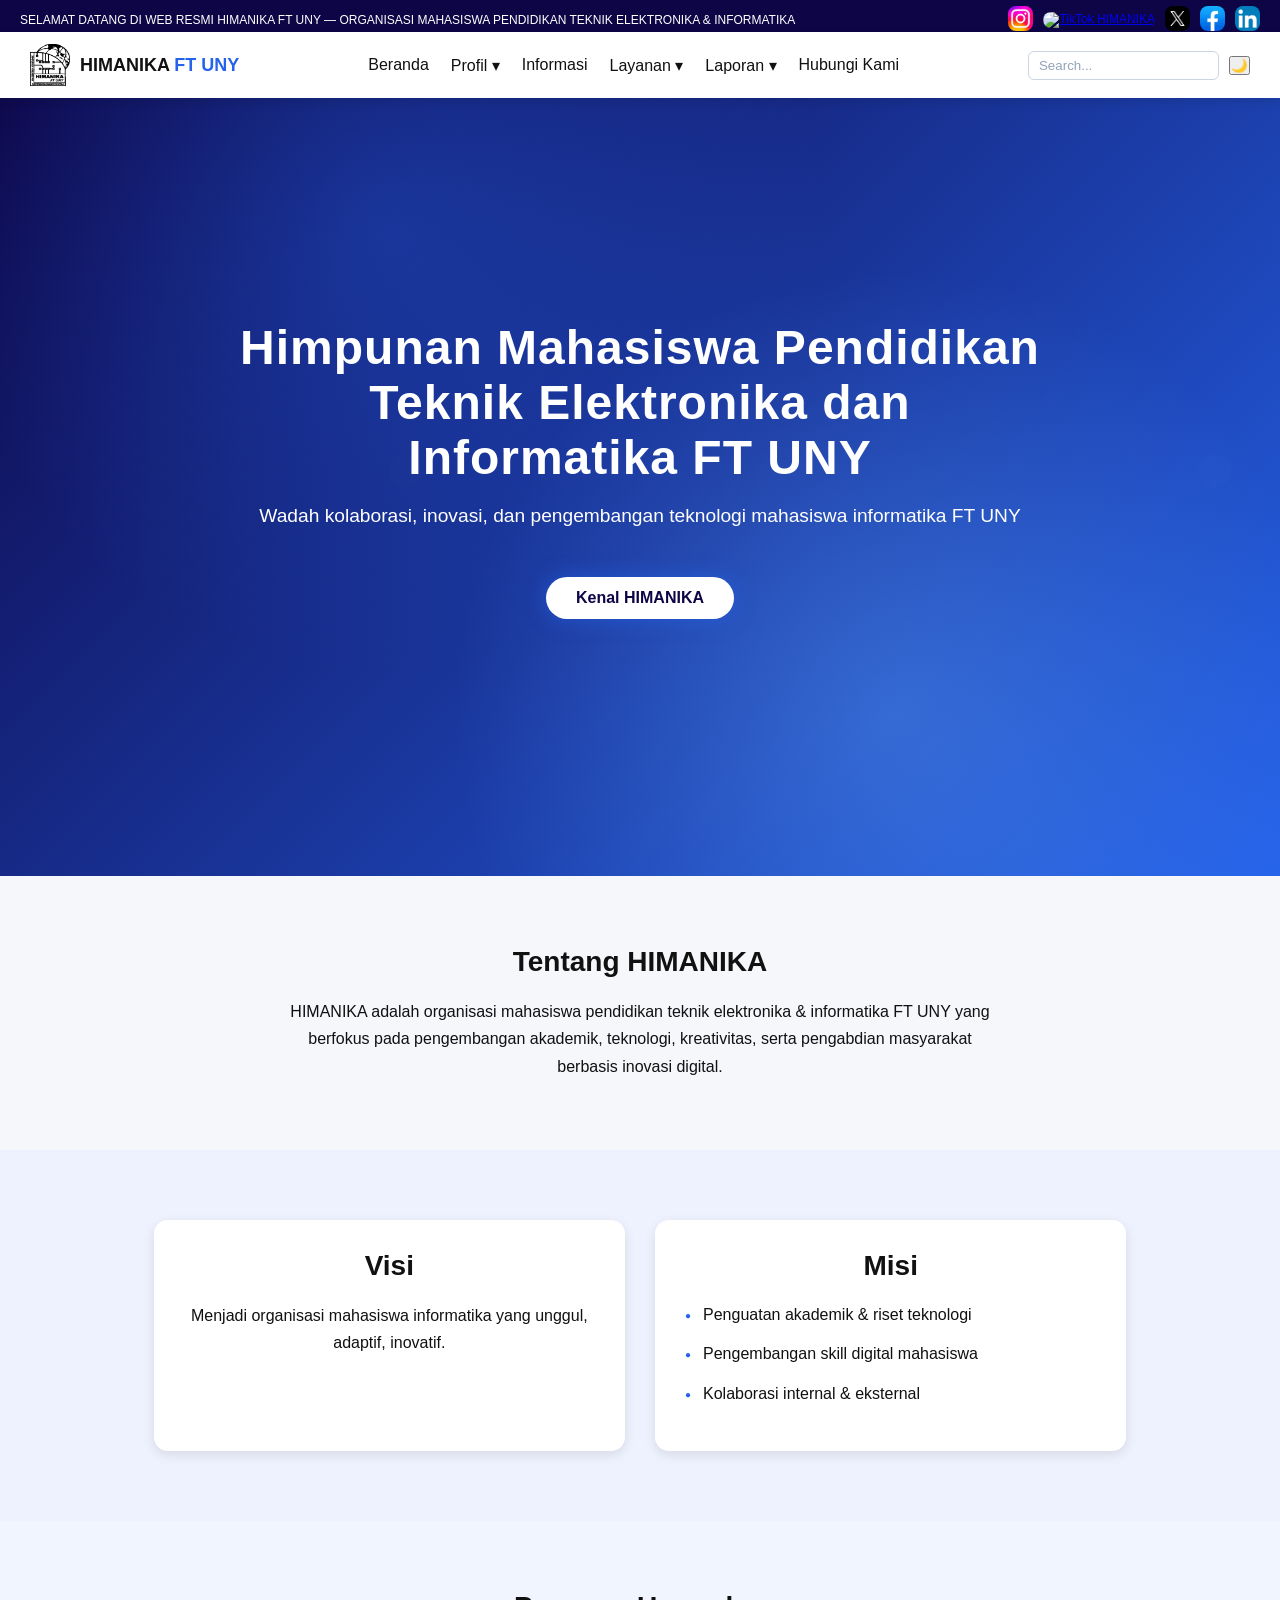
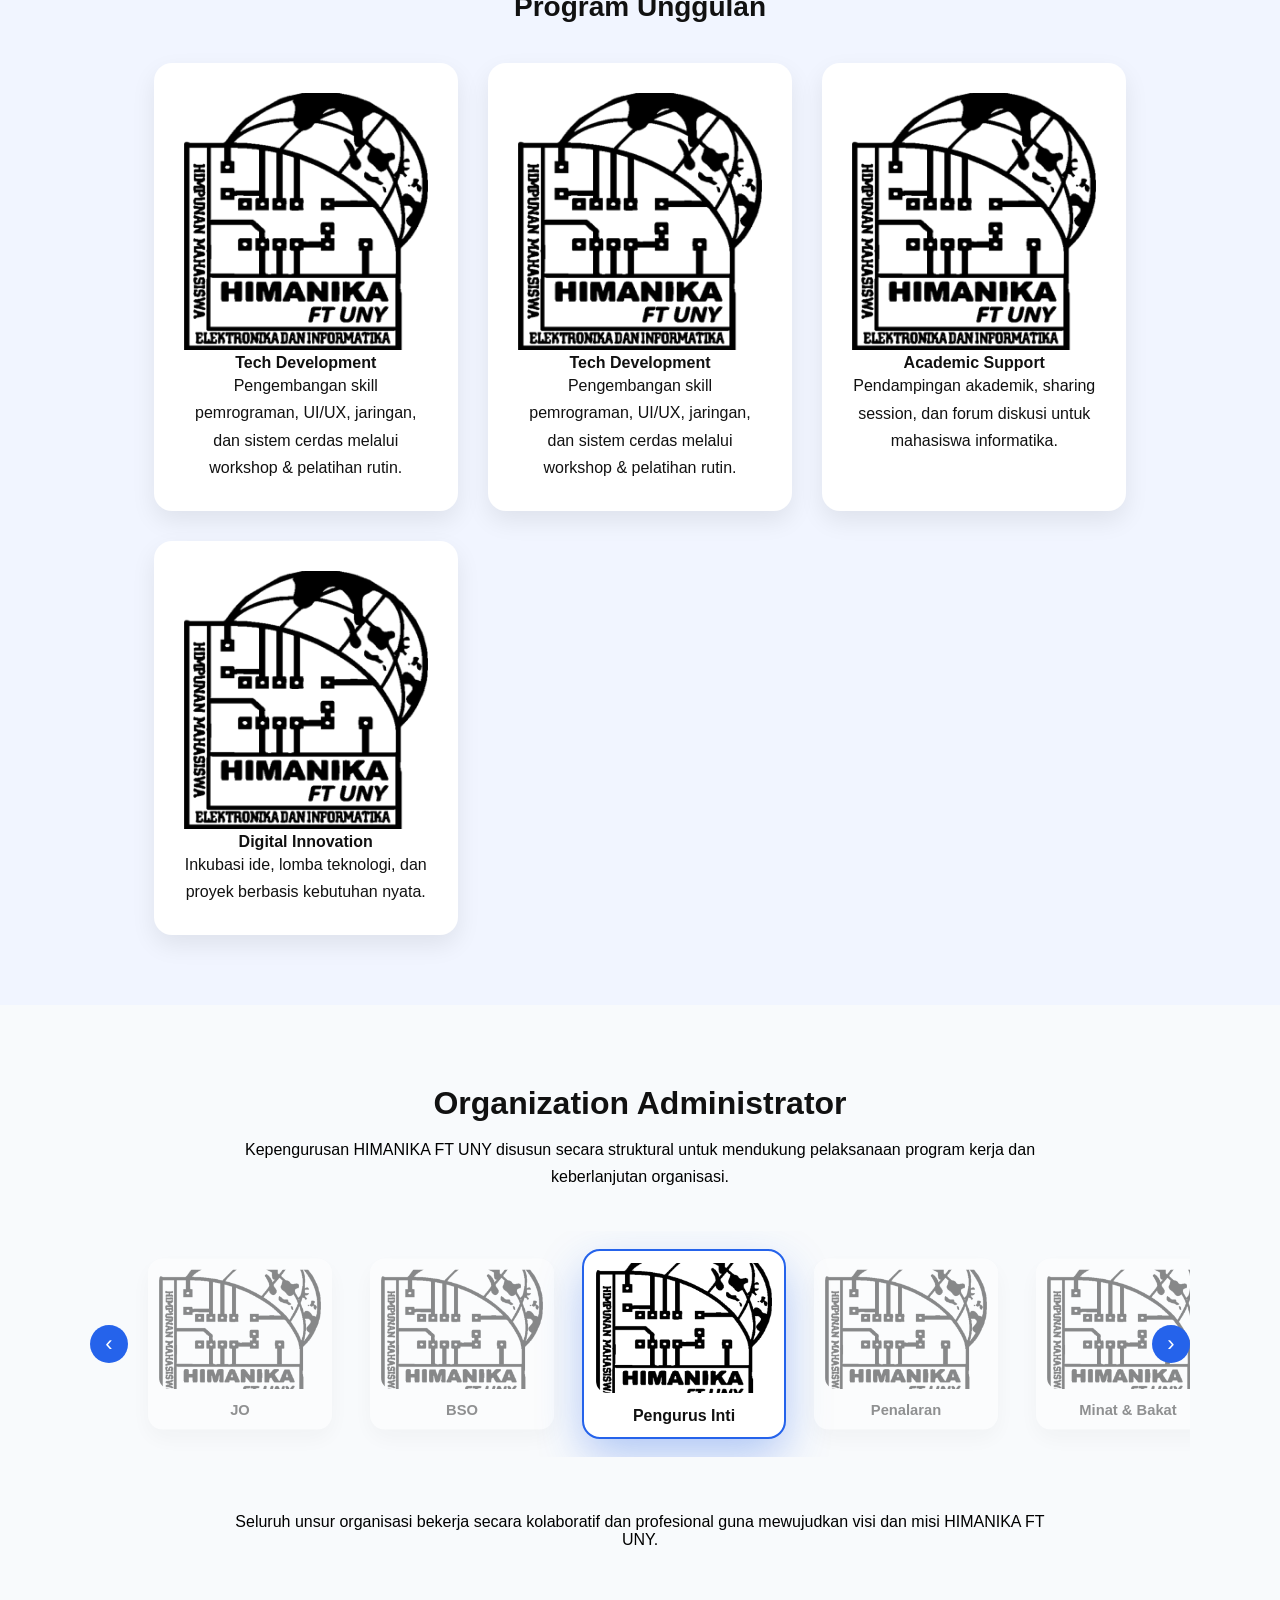
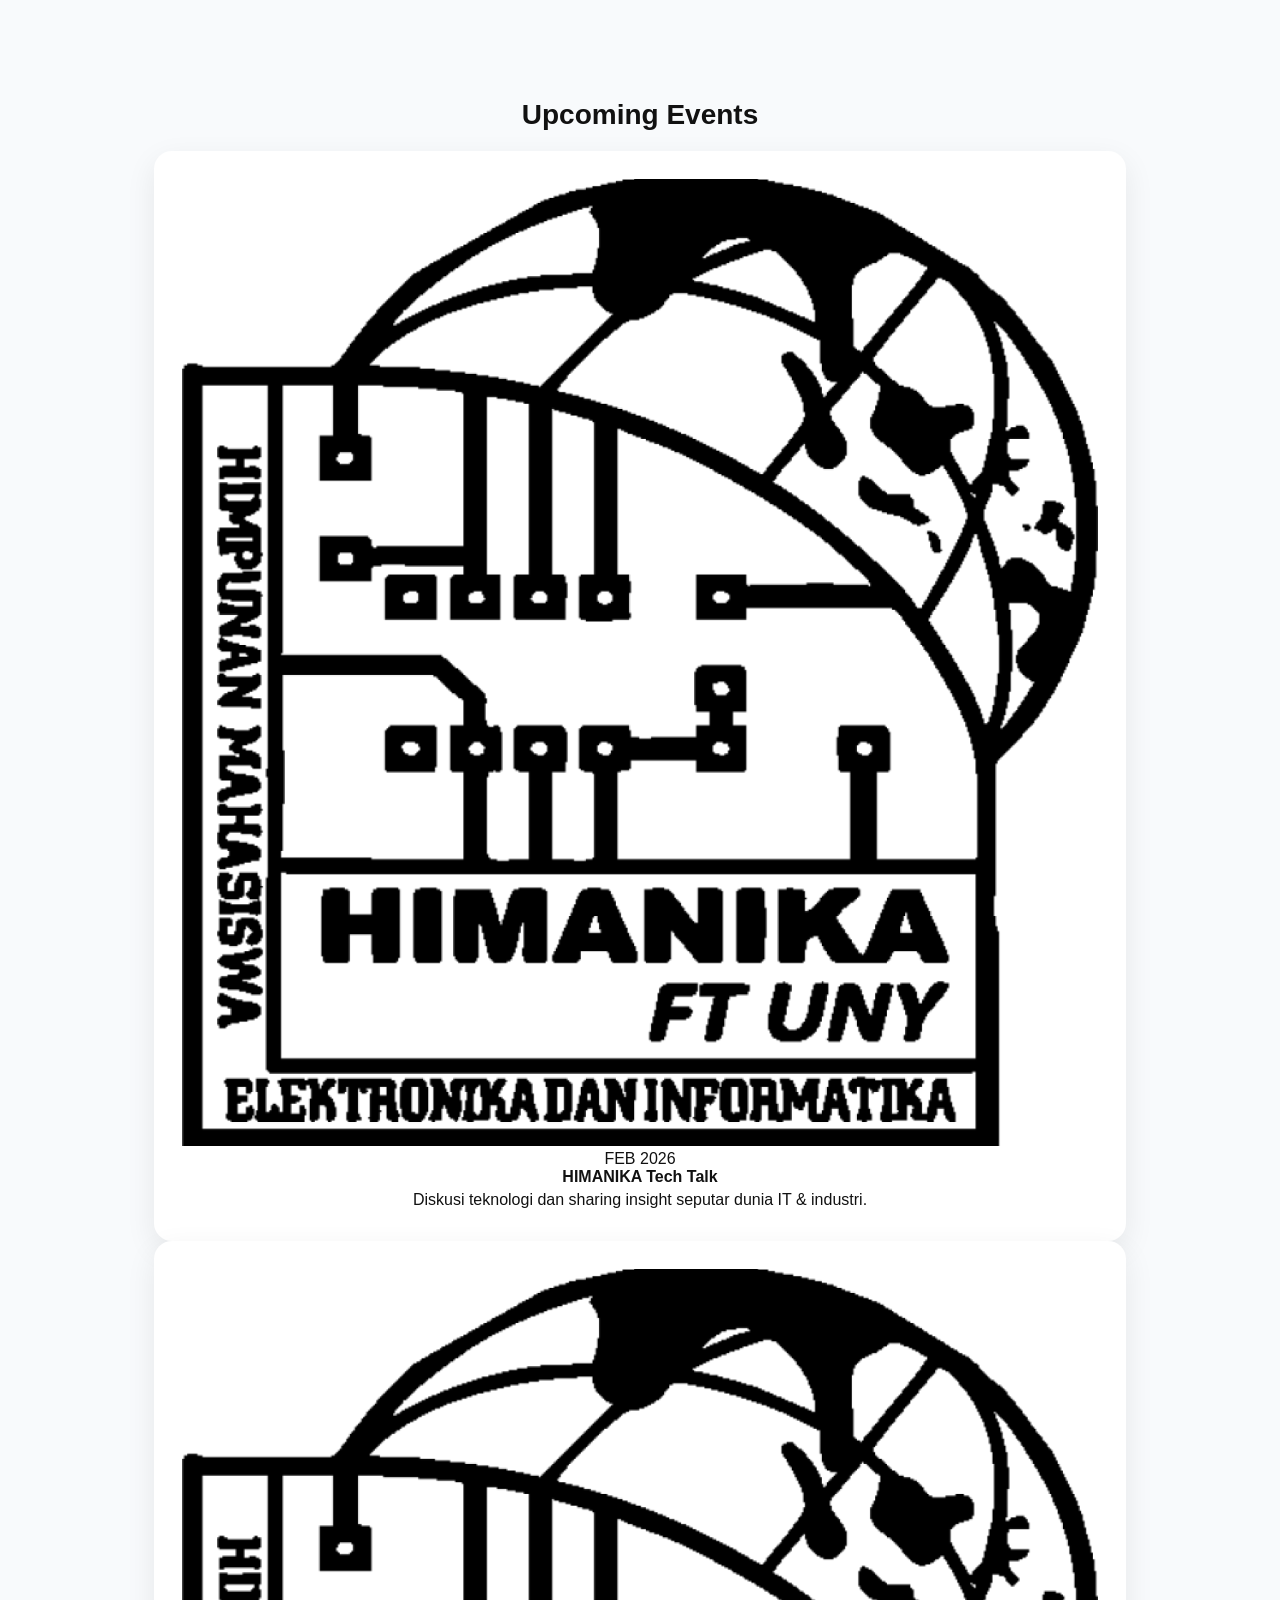
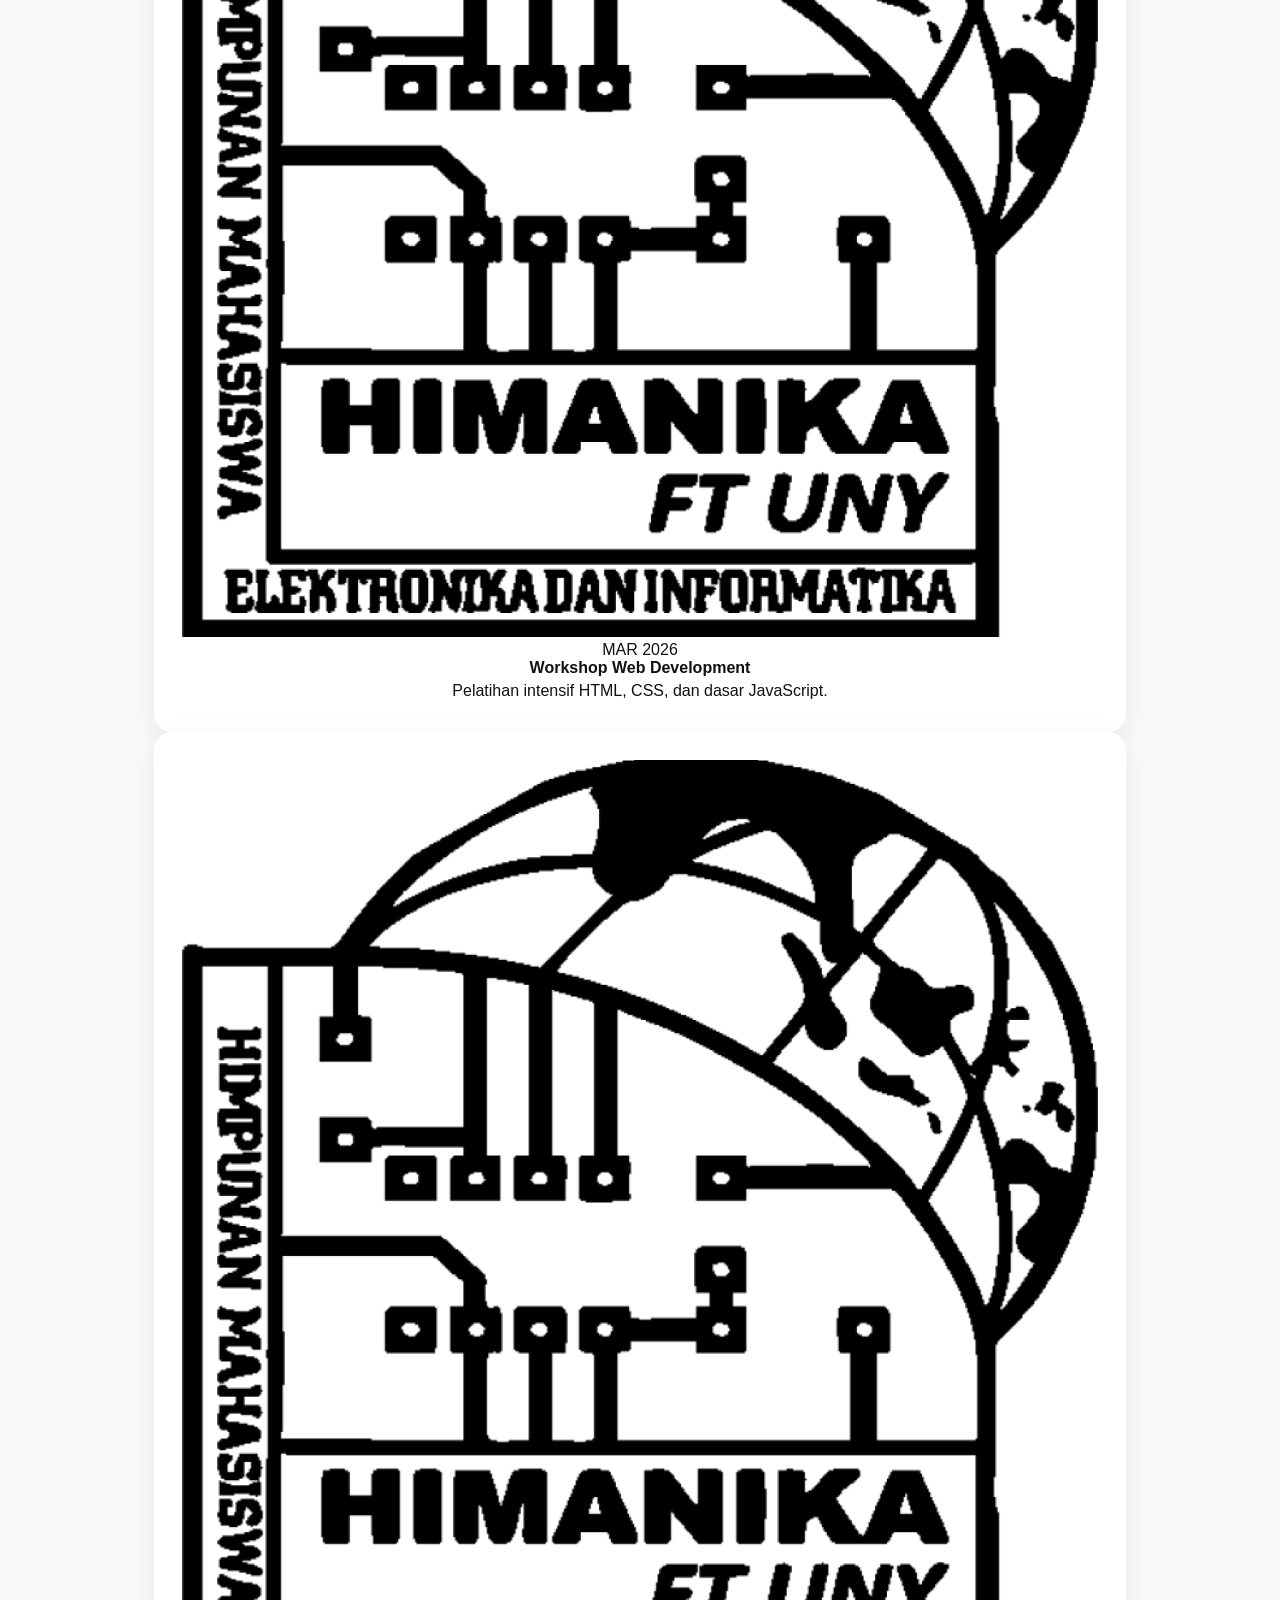
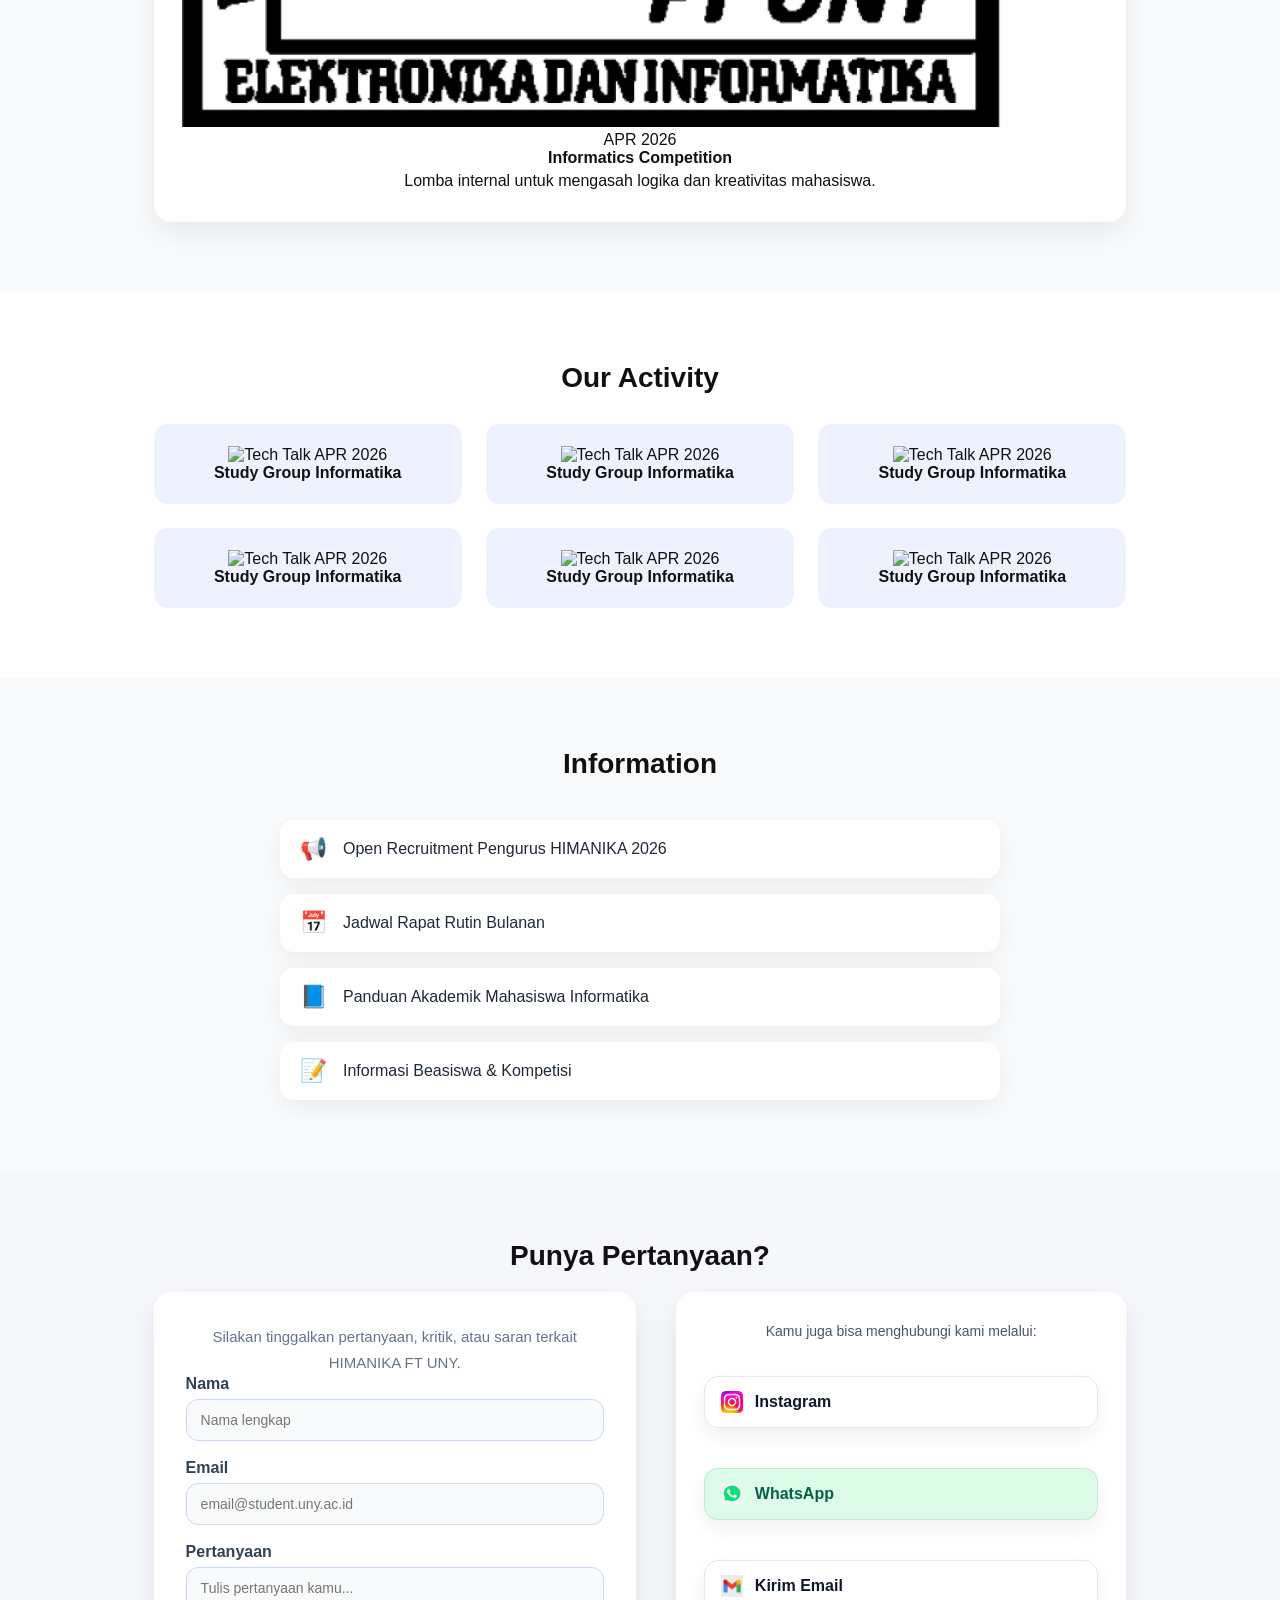
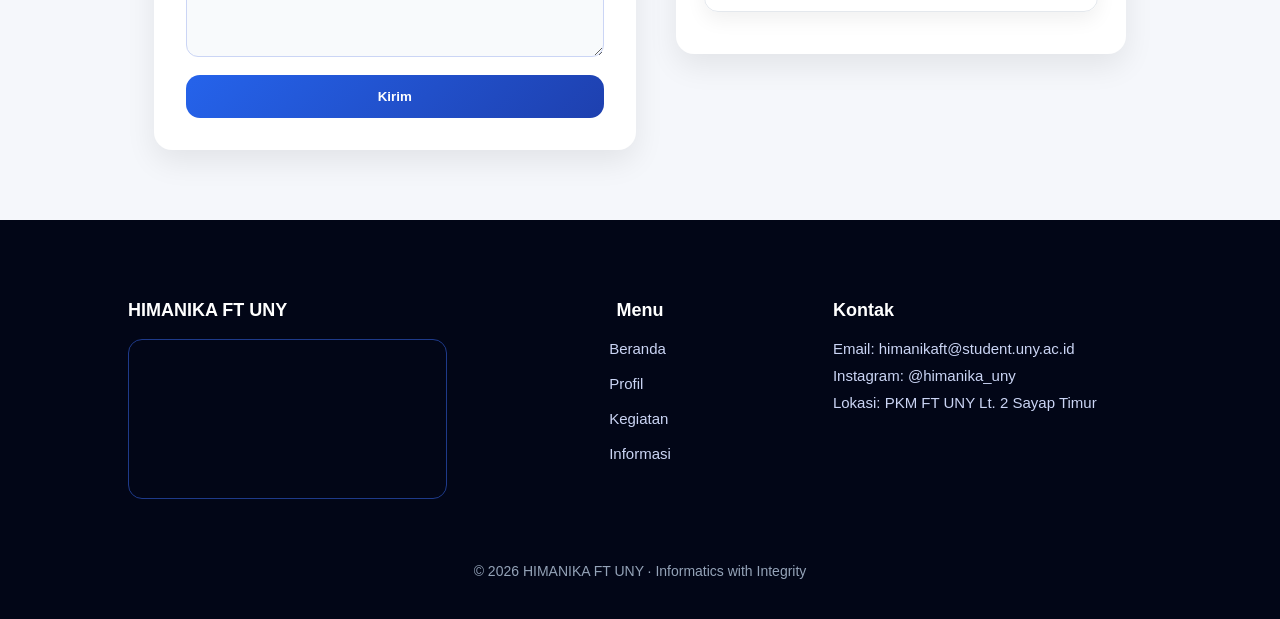
==== index.html @ bfde595a "Update repository state before push" ====
<!DOCTYPE html>
<html lang="id">
<head>
<meta charset="UTF-8">
<meta name="viewport" content="width=device-width, initial-scale=1.0">
<title>HIMANIKA FT UNY</title>
 <link rel="icon" type="image/png" href="logo/Logo_himanika_hitam.png">
<link rel="stylesheet" href="CSS/Beranda.css">
<link rel="stylesheet" href="CSS/style.css">
<script src="js/Dark_Light_Mode.js" defer></script>
<script src="js/search.js" defer></script>
<script src="js/Beranda.js" defer></script>

</head>

<body>

<!-- TOP BAR -->
<div class="topbar">
  <div class="scrolling-text">
    <p>SELAMAT DATANG DI WEB RESMI HIMANIKA FT UNY — ORGANISASI MAHASISWA PENDIDIKAN TEKNIK ELEKTRONIKA & INFORMATIKA</p>
  </div>

<div class="social-icons">
  <a href="https://www.instagram.com/himanika_uny?igsh=czcxanc0N25wOWpx" target="_blank" rel="noopener">
    <img src="logo/instagram.png" alt="Instagram HIMANIKA">
  </a>

  <a href="https://www.tiktok.com/@himanika_uny5?_r=1&_t=ZS-93Bzs7ITWLJ" target="_blank" rel="noopener">
    <img src="logo/tiktok.png" alt="TikTok HIMANIKA">
  </a>

  <a href="https://x.com/HimanikaUNY?s=20" target="_blank" rel="noopener">
    <img src="logo/X.png" alt="X HIMANIKA">
  </a>

  <a href="https://www.facebook.com/share/1DdURQPhPr/?mibextid=wwXIfr" target="_blank" rel="noopener">
    <img src="logo/facebook.png" alt="Facebook HIMANIKA">
  </a>

  <a href="https://www.linkedin.com/company/himanika-uny/" target="_blank" rel="noopener">
    <img src="logo/linkedin.png" alt="LinkedIn HIMANIKA">
  </a>
</div>

</div>

<!-- NAVBAR -->
<header class="navbar">
  <div class="logo">
    <img src="logo/Logo_himanika_hitam.png" class="logo-image">
    <h1>HIMANIKA <span>FT UNY</span></h1>
  </div>

  <nav class="menu" id="menu">
    <a href="Beranda.html">Beranda</a>

    <div class="dropdown">
      <a href="#">Profil ▾</a>
      <div class="dropdown-content">
        <a href="sejarah.html">Sejarah</a>
        <a href="struktur.html">Struktur</a>
        <a href="Kabinet.html">Kabinet</a>
        <a href="ADART.html">AD ART</a>
      </div>
    </div>

    <a href="informasi.html">Informasi</a>

    <div class="dropdown">
      <a href="#">Layanan ▾</a>
      <div class="dropdown-content">
        <a href="media_partner.html">Media Partner</a>
        <a href="studibanding.html">Study Banding</a>
        <a href="BSO.html">Peminjaman Alat</a>
      </div>
    </div>

    <div class="dropdown">
      <a href="#">Laporan ▾</a>
      <div class="dropdown-content">
        <a href="LPJ.html">LPJ</a>
        <a href="transparansi_dana.html">Transparansi Dana</a>
      </div>
    </div>

    <a href="hubungi_kami.html">Hubungi Kami</a>
  </nav>

  <div class="nav-right">
    <input 
      type="text" 
      class="search" 
      id="searchInput"
      placeholder="Search..."
    >

      <button id="darkToggle" aria-label="Toggle Dark Mode">🌙</button>

    <button class="hamburger" id="hamburger" aria-label="Menu">
      <span></span><span></span><span></span>
    </button>
  </div>
</header>

<!-- HERO -->
<section class="hero" id="beranda">
  <div class="hero-content">
    <h2 class="animate-text">Himpunan Mahasiswa Pendidikan Teknik Elektronika dan Informatika FT UNY</h2>
    <p class="animate-text delay">
      Wadah kolaborasi, inovasi, dan pengembangan teknologi mahasiswa informatika FT UNY
    </p>

    <a href="#tentang" class="cta-btn">Kenal HIMANIKA</a>
  </div>
</section>

<!-- TENTANG -->
<section class="section searchable" id="tentang">
  
  <h3>Tentang HIMANIKA</h3>
  <p>
    HIMANIKA adalah organisasi mahasiswa pendidikan teknik elektronika & informatika FT UNY yang berfokus pada
    pengembangan akademik, teknologi, kreativitas, serta pengabdian masyarakat
    berbasis inovasi digital.
  </p>
</section>

<!-- VISI MISI -->
<section class="section alt searchable" id="visi-misi">
  <div class="box">
    <h3>Visi</h3>
    <p>Menjadi organisasi mahasiswa informatika yang unggul, adaptif, inovatif.</p>
  </div>

  <div class="box misi">
    <h3>Misi</h3>
     <ul class="misi-list">
      <li>Penguatan akademik & riset teknologi</li>
      <li>Pengembangan skill digital mahasiswa</li>
      <li>Kolaborasi internal & eksternal</li>
    </ul>
  </div>
</section>

<section class="section program searchable">
  <h3>Program Unggulan</h3>

  <div class="program-grid">
    <div class="program-card">
      <img src="logo/Logo_himanika_hitam.png" alt="Tech Development">
      <h4>Tech Development</h4>
      <p>
        Pengembangan skill pemrograman, UI/UX, jaringan, dan sistem cerdas
        melalui workshop & pelatihan rutin.
      </p>
    </div>

    <div class="program-card">
      <img src="logo/Logo_himanika_hitam.png" alt="Tech Development">
      <h4>Tech Development</h4>
      <p>
        Pengembangan skill pemrograman, UI/UX, jaringan, dan sistem cerdas
        melalui workshop & pelatihan rutin.
      </p>
    </div>

    <div class="program-card">
      <img src="logo/Logo_himanika_hitam.png" alt="Tech Development">
      <h4>Academic Support</h4>
      <p>
        Pendampingan akademik, sharing session, dan forum diskusi
        untuk mahasiswa informatika.
      </p>
    </div>

    <div class="program-card">
      <img src="logo/Logo_himanika_hitam.png" alt="Tech Development">
      <h4>Digital Innovation</h4>
      <p>
        Inkubasi ide, lomba teknologi, dan proyek berbasis kebutuhan nyata.
      </p>
    </div>
  </div>
</section>

<section class="organization-admin">

  <h2 class="oa-title">Organization Administrator</h2>

  <p class="oa-desc">
    Kepengurusan HIMANIKA FT UNY disusun secara struktural untuk mendukung
    pelaksanaan program kerja dan keberlanjutan organisasi.
  </p>

  <div class="oa-wrapper">
  <button class="oa-nav left">‹</button>

    <div class="oa-scroll">
      <div class="oa-card jo">
        <img src="logo/Logo_himanika_hitam.png" alt="">
        <span>JO</span>
      </div>

      <div class="oa-card bso">
        <img src="logo/Logo_himanika_hitam.png" alt="">
        <span>BSO</span>
      </div>

      <div class="oa-card ketua active">
        <img src="logo/Logo_himanika_hitam.png" alt="">
        <span>Pengurus Inti</span>
      </div>

      <div class="oa-card kadep">
        <img src="logo/Logo_himanika_hitam.png" alt="">
        <span>Penalaran</span>
      </div>

      <div class="oa-card kadep">
        <img src="logo/Logo_himanika_hitam.png" alt="">
        <span>Minat & Bakat</span>
      </div>

      <div class="oa-card kadep">
        <img src="logo/Logo_himanika_hitam.png" alt="">
        <span>PK</span>
      </div>

      <div class="oa-card kadep">
        <img src="logo/Logo_himanika_hitam.png" alt="">
        <span>PSDM</span>
      </div>

    </div>

    <button class="oa-nav right">›</button>

  </div>

  <div class="oa-dots"></div>

  <p class="oa-foot">
    Seluruh unsur organisasi bekerja secara kolaboratif dan profesional
    guna mewujudkan visi dan misi HIMANIKA FT UNY.
  </p>

</section>

<section class="section events searchable">
  <h3>Upcoming Events</h3>

    <div class="event-card">
      <img src="logo/Logo_himanika_hitam.png" alt="Tech Talk">
      <span class="event-date">FEB 2026</span>
      <h4>HIMANIKA Tech Talk</h4>
      <p>Diskusi teknologi dan sharing insight seputar dunia IT & industri.</p>
    </div>


    <div class="event-card">
      <img src="logo/Logo_himanika_hitam.png" alt="Tech Talk">
      <span class="event-date">MAR 2026</span>
      <h4>Workshop Web Development</h4>
      <p>Pelatihan intensif HTML, CSS, dan dasar JavaScript.</p>
    </div>

    <div class="event-card">
      <img src="logo/Logo_himanika_hitam.png" alt="Tech Talk">
      <span class="event-date">APR 2026</span>
      <h4>Informatics Competition</h4>
      <p>Lomba internal untuk mengasah logika dan kreativitas mahasiswa.</p>
    </div>
  </div>
</section>

<section class="section activity searchable">
  <h3>Our Activity</h3>

  <div class="activity-grid">
      <div class="activity-item">
        <img src="images/event-talk.jpg" alt="Tech Talk">
        <span class="event-date">APR 2026</span>
        <h4> Study Group Informatika</h4>
      </div>
        <div class="activity-item">
        <img src="images/event-talk.jpg" alt="Tech Talk">
        <span class="event-date">APR 2026</span>
        <h4> Study Group Informatika</h4>
      </div>
        <div class="activity-item">
        <img src="images/event-talk.jpg" alt="Tech Talk">
        <span class="event-date">APR 2026</span>
        <h4> Study Group Informatika</h4>
      </div>
        <div class="activity-item">
        <img src="images/event-talk.jpg" alt="Tech Talk">
        <span class="event-date">APR 2026</span>
        <h4> Study Group Informatika</h4>
      </div>
        <div class="activity-item">
        <img src="images/event-talk.jpg" alt="Tech Talk">
        <span class="event-date">APR 2026</span>
        <h4> Study Group Informatika</h4>
      </div>
        <div class="activity-item">
        <img src="images/event-talk.jpg" alt="Tech Talk">
        <span class="event-date">APR 2026</span>
        <h4> Study Group Informatika</h4>
      </div>
  </div>
</section>

<section class="section info">
  <h3>Information</h3>

  <ul class="info-list">
    <li>
      <span class="icon">📢</span>
      <span class="text">Open Recruitment Pengurus HIMANIKA 2026</span>
    </li>
    <li>
      <span class="icon">📅</span>
      <span class="text">Jadwal Rapat Rutin Bulanan</span>
    </li>
    <li>
      <span class="icon">📘</span>
      <span class="text">Panduan Akademik Mahasiswa Informatika</span>
    </li>
    <li>
      <span class="icon">📝</span>
      <span class="text">Informasi Beasiswa & Kompetisi</span>
    </li>
  </ul>
</section>

<section class="section Call Center searchable">
  <h3 class="tanya-title">Punya Pertanyaan?</h3>


  <div class="tanya-wrapper">

    <!-- KIRI : FORM -->
    <div class="tanya-left">
    <div class="tanya-card">
    <p class="tanya-desc">
      Silakan tinggalkan pertanyaan, kritik, atau saran terkait HIMANIKA FT UNY.
    </p>
      <form 
        class="tanya-form"
        action="https://formsubmit.co/claresta1797ft.2024@student.uny.ac.id"
        method="POST"
        onsubmit="showPopup()"
      >
        <input type="hidden" name="_subject" value="Pertanyaan Website HIMANIKA">
        <input type="hidden" name="_captcha" value="false">

        <div class="form-group">
          <label>Nama</label>
          <input type="text" name="nama" placeholder="Nama lengkap" required>
        </div>

        <div class="form-group">
          <label>Email</label>
          <input type="email" name="email" placeholder="email@student.uny.ac.id" required>
        </div>

        <div class="form-group">
          <label>Pertanyaan</label>
          <textarea name="pesan" rows="4" placeholder="Tulis pertanyaan kamu..." required></textarea>
        </div>

        <button type="submit" class="btn-kirim">Kirim</button>
      </form>
    </div>
    </div>

    <!-- KANAN : INFO TAMBAHAN -->
  <div class="tanya-right">
    <p class="contact-desc">
      Kamu juga bisa menghubungi kami melalui:
    </p>

    <div class="contact-links">
      <a href="https://instagram.com/himanika_ft_uny" target="_blank" class="contact-btn">
        <img src="logo/instagram.png" alt="Instagram">
        Instagram 
      </a>

    <!-- BUTTON WHATSAPP -->
    <a href="https://wa.me/6285800374107" target="_blank" class="contact-btn wa">
      <img src="logo/Whatsapp.png" alt="WhatsApp">
      WhatsApp 
    </a>

      <a href="mailto:himanikaft@student.uny.ac.id" class="contact-btn">
        <img src="logo/email.png" alt="Email">
        Kirim Email
      </a>
    </div>

    

</section>


<footer class="footer">
  <div class="footer-container">

    <!-- KIRI -->
    <div class="footer-brand">
      <h4>HIMANIKA FT UNY</h4>


      <div class="footer-maps">
        <iframe
          src="https://www.google.com/maps/embed?pb=!1m18!1m12!1m3!1d3953.176288472587!2d110.38688399021301!3d-7.77
          1122967415651!2m3!1f0!2f0!3f0!3m2!1i1024!2i768!4f13.1!3m3!1m2!1s0x2e7a59b658227f89%3A0x656b9f4a43039850!2
          sHIMANIKA%20FT%20UNY%20Office!5e0!3m2!1sen!2sid!4v1768897644990!5m2!1sen!2sid"
          loading="lazy"
          referrerpolicy="no-referrer-when-downgrade">
        </iframe>
      </div>
    </div>

    <!-- TENGAH -->
    <div class="footer-menu">
      <h4>Menu</h4>
      <a href="#">Beranda</a>
      <a href="#">Profil</a>
      <a href="#">Kegiatan</a>
      <a href="#">Informasi</a>
    </div>

    <!-- KANAN -->
    <div class="footer-contact">
      <h4>Kontak</h4>
      <p>Email: himanikaft@student.uny.ac.id</p>
      <p>Instagram: @himanika_uny</p>
      <p>Lokasi: PKM FT UNY Lt. 2 Sayap Timur</p>
    </div>

  </div>

  <div class="footer-bottom">
    © 2026 HIMANIKA FT UNY · Informatics with Integrity
  </div>
</footer>
</body>
</html>
---- CSS/Beranda.css ----
/* ================= HERO ================= */
.hero{
  position:relative;
  min-height:90vh;
  background:
    linear-gradient(135deg, rgba(2,6,23,0.9), rgba(2,6,23,0.95)),
    url("pattern/circuit.png");
  background-size:cover;
  display:flex;
  align-items:center;
  justify-content:center;
  text-align:center;
  color:#fff;
  padding:40px;
}

.hero::before{
  content:"";
  position:absolute;
  inset:0;
  background:
    repeating-linear-gradient(
      90deg,
      transparent,
      transparent 60px,
      rgba(37,99,235,0.05) 61px
    );
  pointer-events:none;
}

.hero::after{
  content:"";
  position:absolute;
  inset:0;
  background:
    radial-gradient(circle at 30% 20%, rgba(37,99,235,0.35), transparent 40%),
    radial-gradient(circle at 70% 80%, rgba(96,165,250,0.35), transparent 40%);
  pointer-events:none;
}

.hero-content{max-width:720px;}

.animate-text{
  opacity:0;
  transform:translateY(30px);
  animation:fadeUp 1s ease forwards;
}

.animate-text.delay{animation-delay:0.6s;}

@keyframes fadeUp{
  to{opacity:1; transform:translateY(0);}
}

.hero h2{font-size:48px;}
.hero p{margin:20px 0; font-size:18px; opacity:0.9;}

.cta-btn{
  display:inline-block;
  margin-top:20px;
  padding:14px 36px;
  background:var(--tech-primary);
  color:#fff;
  border-radius:30px;
  text-decoration:none;
  font-weight:600;
  box-shadow:var(--shadow-glow);
  transition:0.3s;
}

.cta-btn:hover{
  transform:scale(1.06);
  box-shadow:0 0 45px rgba(37,99,235,0.8);
}


/* TEXT ANIMATION */
.animate-text{
  opacity:0;
  transform:translateY(30px);
  animation:fadeUp 1s ease forwards;
}

.animate-text.delay{
  animation-delay:0.6s;
}

@keyframes fadeUp{
  to{
    opacity:1;
    transform:translateY(0);
  }
}

.hero h2{
  font-size:48px;
  letter-spacing:1px;
}

.hero p{
  margin:20px 0;
  font-size:18px;
  opacity:0.9;
}

/* CTA */
.cta-btn{
  display:inline-block;
  margin-top:20px;
  padding:14px 32px;
  background:#2563eb;
  color:#fff;
  border-radius:30px;
  text-decoration:none;
  font-weight:600;
  position:relative;
  overflow:hidden;
  box-shadow:0 0 20px rgba(37,99,235,0.6);
  transition:0.3s;
}

.cta-btn::after{
  content:"";
  position:absolute;
  inset:0;
  background:linear-gradient(120deg, transparent, rgba(255,255,255,0.4), transparent);
  transform:translateX(-100%);
}

.cta-btn:hover{
  transform:scale(1.05);
  box-shadow:0 0 35px rgba(37,99,235,0.9);
}

.cta-btn:hover::after{
  transform:translateX(100%);
  transition:0.6s;
}

/* ================= SECTION ================= */
.section{
  padding:70px 12%;
  text-align:center;
}

.section h3{
  font-size:28px;
  margin-bottom:20px;
}

.section p{
  max-width:700px;
  margin:auto;
  line-height:1.7;
}

.section.alt{
  background:#eef2ff;
  display:grid;
  grid-template-columns:1fr 1fr;
  gap:30px;
}

.box{
  background:#fff;
  padding:30px;
  border-radius:14px;
  box-shadow:0 4px 12px rgba(0,0,0,0.1);
}

/* ================= VISI MISI ================= */
.vision-mission{
  background:linear-gradient(180deg,#f8fafc,#eef2ff);
}

.vm-grid{
  display:grid;
  grid-template-columns:1fr 1fr;
  gap:40px;
  margin-top:40px;
  align-items:stretch;
}

/* VISI – clean, fokus */
.visi-box{
  background:#ffffff;
  padding:40px;
  border-left:6px solid #2563eb;
  border-radius:14px;
  text-align:left;
  box-shadow:0 12px 30px rgba(0,0,0,0.08);
}

.visi-box h4{
  font-size:22px;
  margin-bottom:12px;
  color:#1e3a8a;
}

/* MISI – lebih “aktif” */
.misi-box{
  background:#2563eb;
  padding:40px;
  border-radius:14px;
  color:#ffffff;
  text-align:left;
  box-shadow:0 16px 40px rgba(37,99,235,0.4);
}

.misi-box h4{
  font-size:22px;
  margin-bottom:14px;
}

.misi-box ul{
  padding-left:18px;
}

.misi-box li{
  margin-bottom:10px;
  line-height:1.6;
}
.misi-box{
  text-align:left;
}

.misi-list{
  list-style:none;
  padding:0;
  margin-top:20px;
}

.misi-list li{
  display:flex;
  align-items:flex-start;
  gap:12px;
  margin-bottom:14px;
  font-size:16px;
  line-height:1.6;
}

/* bullet custom (lebih clean) */
.misi-list li::before{
  content:"●";
  color:#2563eb;
  font-size:10px;
  margin-top:6px;
}



/* ================= PROGRAM ================= */
.program{
  background:#f1f5ff;
}

.program-grid{
  display:grid;
  grid-template-columns:repeat(3,1fr);
  gap:30px;
  margin-top:40px;
}

.program-card{
  background:#fff;
  padding:30px;
  border-radius:18px;
  box-shadow:0 10px 25px rgba(0,0,0,0.08);
  transition:0.4s;
}

.program-card:hover{
  transform:translateY(-10px);
  box-shadow:0 20px 40px rgba(37,99,235,0.25);
}

/* ===== ORGANIZATION ADMIN ===== */
.organization-admin{
  padding:80px 6%;
  text-align:center;
  background:#f8fafc;
}

.oa-title{
  font-size:32px;
  font-weight:700;
  margin-bottom:14px;
}

.oa-desc{
  max-width:820px;
  margin:0 auto 40px;
  line-height:1.7;
  color:#000000;
}

/* ================= WRAPPER ================= */
.oa-wrapper{
  position:relative;
  max-width:1100px;
  margin:auto;
}

/* ================= SCROLL ================= */
.oa-scroll{
  display:flex;
  gap:22px;
  padding:20px 50px;
  overflow-x:auto;
  scroll-snap-type:x mandatory;
}
.oa-scroll::-webkit-scrollbar{display:none}

/* ================= CARD ================= */
.oa-card{
  min-width:200px;
  background:#fff;
  border-radius:16px;
  padding:12px;
  scroll-snap-align:center;
  box-shadow:0 10px 25px rgba(0,0,0,.08);
  transition:.4s ease;
  opacity:.45;
  transform:scale(.92);
}

.oa-card img{
  width:100%;
  height:130px;
  object-fit:cover;
  border-radius:12px;
}

.oa-card span{
  display:block;
  margin-top:10px;
  font-weight:600;
}

/* ================= ACTIVE ================= */
.oa-card.active{
  opacity:1;
  transform:scale(1);
  box-shadow:0 18px 45px rgba(37,99,235,.35);
}

/* ================= NAV ================= */
.oa-nav{
  position:absolute;
  top:50%;
  transform:translateY(-50%);
  width:38px;
  height:38px;
  border-radius:50%;
  border:none;
  background:#2563eb;
  color:#fff;
  font-size:22px;
  cursor:pointer;
  z-index:10;
}
.oa-nav.left{left:0}
.oa-nav.right{right:0}

/* ================= DOT ================= */
.oa-dots{
  margin-top:16px;
  display:flex;
  justify-content:center;
  gap:8px;
}

.oa-dot{
  width:8px;
  height:8px;
  border-radius:50%;
  background:#c7d2fe;
}

.oa-dot.active{
  background:#2563eb;
  transform:scale(1.4);
}

/* ================= FOOT ================= */
.oa-foot{
  max-width:820px;
  margin:40px auto 0;
  color:#000000;
}

/* ================= DARK MODE OA ================= */
body.dark .organization-admin{
  background:#020617;
}

body.dark .oa-title{
  color:#ffffff;
}

body.dark .oa-subtitle{
  color:#60a5fa;
}

body.dark .oa-desc{
  max-width:820px;
  margin:0 auto 40px;
  line-height:1.7;
  color:#ffffff;
}

body.dark .oa-card{
  background:#0f172a;
  box-shadow:none;
  border:1px solid #1e3a8a;
}

body.dark .oa-card h4,
body.dark .oa-card h5,
body.dark .oa-card p{
  color:#ffffff;
}

body.dark .oa-foot{
  max-width:820px;
  margin:40px auto 0;
  color:#ffffff;
}

/* NAV DARK */
body.dark .oa-nav{
  background:#020617;
  color:#ffffff;
  border:1px solid #1e3a8a;
}

/* SCROLL BAR DARK */
body.dark .oa-scroll::-webkit-scrollbar-thumb{
  background:#1e3a8a;
}

/* GLOW HOVER */
/* LIGHT */
.oa-card:hover{
  transform:translateY(-8px) scale(1.03);
  box-shadow:0 0 25px rgba(37,99,235,0.35);
}

/* DARK */
body.dark .oa-card:hover{
  box-shadow:0 0 25px rgba(155, 159, 163, 0.5);
}

/* CARD AKTIF (NYALA SAAT DIKLIK) */
.oa-card.active{
  outline:2px solid #2563eb;
}

body.dark .oa-card.active{
  outline:2px solid #60a5fa;
  box-shadow:0 0 30px rgba(96,165,250,0.6);
}

/* ================= EVENTS ================= */
.events{
  background:#f8fafc;
}

.event-grid{
  display:grid;
  grid-template-columns:repeat(3,1fr);
  gap:30px;
  margin-top:40px;
}

.event-card{
  background:#fff;
  padding:28px;
  border-radius:18px;
  box-shadow:0 10px 30px rgba(0,0,0,0.08);
  transition:0.4s;
}

.event-card:hover{
  transform:translateY(-8px);
}

/* ================= ACTIVITY ================= */
.activity{
  background:#fff;
}

.activity-grid{
  display:grid;
  grid-template-columns:repeat(3,1fr);
  gap:24px;
  margin-top:30px;
}

.activity-item{
  padding:22px;
  background:#eef2ff;
  border-radius:14px;
  transition:0.3s;
}

.activity-item:hover{
  background:#dbeafe;
  transform:translateY(-6px);
}

/* ================= INFORMATION ================= */
.info{
  background:#f8fafc;
}

.info-list{
  list-style:none;
  padding:0;
  margin:40px auto 0;
  max-width:720px;
  display:flex;
  flex-direction:column;
  gap:16px;
}

.info-list li{
  display:flex;
  align-items:center;
  gap:16px;
  padding:16px 20px;
  background:#ffffff;
  border-radius:14px;
  box-shadow:0 8px 24px rgba(0,0,0,0.06);
  transition:0.3s;
}

.info-list li:hover{
  transform:translateY(-4px);
  box-shadow:0 16px 40px rgba(37,99,235,0.2);
}

.info-list .icon{
  font-size:22px;
  flex-shrink:0;
}

.info-list .text{
  font-size:16px;
  font-weight:500;
  color:#1f2937;
}


/* ================= PERTANYAAN ================= */
.tanya-section{
  max-width:900px;
  margin:80px auto;
  padding:40px;
  background:#f8fafc;
  border-radius:20px;
  box-shadow:0 15px 40px rgba(0,0,0,0.1);
}

.tanya-title{
  text-align:center;
  font-size:26px;
  font-weight:700;
  margin-bottom:10px;
}

.tanya-desc{
  text-align:center;
  color:#64748b;
  margin-bottom:40px;
  font-size:15px;
}

/* FORM */
.tanya-form .form-group{
  display:flex;
  flex-direction:column;
  margin-bottom:18px;
}

.form-group label{
  display: block;
  text-align: left;
  font-weight: 600;
  margin-bottom: 6px;
  color: #334155;
}

.tanya-form input,
.tanya-form textarea{
  padding:12px 14px;
  border-radius:12px;
  border:1px solid #cbd5f5;
  font-size:14px;
  transition:.25s;
}

.tanya-form input:focus,
.tanya-form textarea:focus{
  outline:none;
  border-color:#2563eb;
  box-shadow:0 0 0 3px rgba(37,99,235,.15);
}

/* BUTTON */
.btn-kirim{
  width:100%;
  padding:14px;
  border:none;
  border-radius:14px;
  background:linear-gradient(135deg,#2563eb,#1e40af);
  color:white;
  font-weight:600;
  cursor:pointer;
  transition:.3s;
}

.btn-kirim:hover{
  transform:translateY(-2px);
  box-shadow:0 8px 20px rgba(37,99,235,.35);
}

/* WRAPPER */
.tanya-wrapper{
  display:flex;
  gap:32px;
}

/* KANAN */
.tanya-right{
  background:#f1f5f9;
  padding:28px;
  border-radius:16px;
  display:flex;
  flex-direction:column;
  justify-content:center;
}

.tanya-right h4{
  margin-bottom:10px;
}

.tanya-right p{
  font-size:14px;
  color:#475569;
  margin-bottom:20px;
}

/* ================= BUTTON LOGO ================= */
.contact-links{
  display:flex;
  flex-direction:column;
  gap:14px;
}

.contact-btn{
  display:flex;
  align-items:center;
  gap:12px;
  padding:12px 16px;
  border-radius:14px;
  background:#ffffff;
  text-decoration:none;
  color:#0f172a;
  font-weight:600;
  box-shadow:0 6px 18px rgba(0,0,0,.08);
  transition:.3s;
}

.contact-btn img{
  width:24px;
  height:24px;
}

.contact-btn:hover{
  transform:translateY(-3px);
  box-shadow:0 10px 26px rgba(0,0,0,.15);
}

/* ================= DARK MODE ================= */
body.dark .tanya-section{
  background:#020617;
}

body.dark .tanya-title,
body.dark label{
  color:#ffffff;
}

body.dark .tanya-desc{
  color:#94a3b8;
}

body.dark input,
body.dark textarea{
  background:#0f172a;
  border:1px solid #1e3a8a;
  color:#ffffff;
}

body.dark .tanya-right{
  background:#020617;
}

body.dark .contact-btn{
  background:#0f172a;
  color:#ffffff;
}

/* RESPONSIVE */
@media (max-width:768px){
  .tanya-wrapper{
    flex-direction:column;
  }
}

.contact-btn.wa{
  background:#dcfce7;
  color:#065f46;
}

.contact-btn.wa:hover{
  box-shadow:0 10px 30px rgba(34,197,94,.4);
}

body.dark .contact-btn.wa{
  background:#052e16;
  color:#22c55e;
}

.tanya-wrapper{
  display:flex;
  gap:40px;
  align-items:flex-start;
}

.tanya-left{
  flex:1.2;
}

.tanya-right{
  flex:0.8;
  background:#f1f5f9;
  padding:24px;
  border-radius:14px;
}

.contact-btn{
  display:flex;
  align-items:center;
  gap:10px;
  padding:14px;
  margin-top:12px;
  background:#fff;
  border-radius:12px;
  text-decoration:none;
  font-weight:600;
  color:#111827;
  box-shadow:0 8px 20px rgba(0,0,0,.06);
  transition:.3s;
}

.contact-btn:hover{
  transform:translateY(-4px);
}

.contact-btn.wa{
  background:#dcfce7;
  color:#065f46;
}

.tanya-right{
  flex:0.9;
  background:#ffffff;
  padding:28px;
  border-radius:18px;
  box-shadow:0 12px 30px rgba(0,0,0,.08);
}

.contact-title{
  font-size:20px;
  font-weight:700;
  margin-bottom:6px;
  color:#1e293b;
}

.contact-desc{
  font-size:14px;
  color:#64748b;
  margin-bottom:22px;
}

.contact-btn{
  display:flex;
  align-items:center;
  gap:12px;
  padding:14px 16px;
  margin-bottom:14px;
  background:#f8fafc;
  border-radius:14px;
  text-decoration:none;
  font-weight:600;
  color:#0f172a;
  transition:.3s ease;
}

.contact-btn img{
  width:22px;
  height:22px;
}

.contact-btn:hover{
  transform:translateY(-4px);
  box-shadow:0 10px 25px rgba(0,0,0,.08);
}

/* VARIAN WARNA */
.contact-btn.ig{
  background:#fdf4ff;
  color:#86198f;
}

.contact-btn.wa{
  background:#dcfce7;
  color:#065f46;
}

.contact-btn.mail{
  background:#eef2ff;
  color:#1e3a8a;
}

/* RESPONSIVE */
@media (max-width:768px){
  .tanya-right{
    text-align:center;
  }

  .contact-btn{
    justify-content:center;
  }
}

/* CARD FORM KIRI */
.tanya-card{
  background:#ffffff;
  padding:32px;
  border-radius:18px;
  box-shadow:0 12px 30px rgba(0,0,0,.08);
}

/* SAMAIN FEEL DENGAN KANAN */
.tanya-left{
  flex:1.1;
}

/* Input lebih “soft” */
.tanya-form input,
.tanya-form textarea{
  background:#f8fafc;
}

/* Fokus efek */
.tanya-form input:focus,
.tanya-form textarea:focus{
  box-shadow:0 0 0 3px rgba(37,99,235,.15);
}

/* ================= DARK MODE FORM ================= */

/* Card form */
body.dark .tanya-card,
body.dark .tanya-section{
  background:#020617;
  box-shadow:0 0 0 1px #1e3a8a;
}

/* Input & textarea */
body.dark .tanya-form input,
body.dark .tanya-form textarea{
  background:#0f172a;
  border:1px solid #1e3a8a;
  color:#e5e7eb; /* teks isi */
}

/* Placeholder (ini yang bikin hilang tadi) */
body.dark .tanya-form input::placeholder,
body.dark .tanya-form textarea::placeholder{
  color:#64748b;
  opacity:1; /* penting, jangan transparan */
}

/* Label */
body.dark .form-group label{
  color:#e5e7eb;
}

/* Judul & deskripsi */
body.dark .tanya-title{
  color:#ffffff;
}

body.dark .tanya-desc{
  color:#94a3b8;
}

/* Fokus */
body.dark .tanya-form input:focus,
body.dark .tanya-form textarea:focus{
  border-color:#60a5fa;
  box-shadow:0 0 0 3px rgba(96,165,250,.25);
}

/* ================= FIX LOGO TRANSPARAN ================= */

/* Hapus background dari img logo */
.contact-btn img,
.logo img,
.hero img{
  background: transparent !important;
}

/* Wrapper tombol logo jangan maksa putih */
.contact-btn{
  background: transparent;
  backdrop-filter: blur(6px);
  border:1px solid rgba(148,163,184,.25);
}

/* Dark mode versi lebih cyber */
body.dark .contact-btn{
  background: rgba(15,23,42,.6);
  border:1px solid rgba(96,165,250,.35);
}

/* Biar logo kelihatan di dark tanpa kotak */
body.dark .contact-btn img,
body.dark .hero img,
body.dark .logo img{
  filter: drop-shadow(0 0 6px rgba(96,165,250,.5));
}
---- CSS/style.css ----
*{
  margin:0;
  padding:0;
  box-sizing:border-box;
  font-family:'Segoe UI', sans-serif;
}


div {
  max-width: 100%;
}

.container {
  display: flex;
  flex-wrap: wrap;
}
.card {
  flex: 1 1 300px;
}

.container {
  display: grid;
  grid-template-columns: repeat(auto-fit, minmax(250px, 1fr));
}

img {
  max-width: 100%;
  height: auto;
}

body {
  font-size: 1rem;
}

h1 {
  font-size: 2rem;
}

body{
  background:#f5f7fb;
  color:#111;
  transition:0.4s;
}

/* DARK MODE */
body.dark{
  background:#0b0f1a;
  color:#fff;
}

/* ================= TOPBAR ================= */
.topbar{
  background:#0d0546;
  color:#fff;
  display:flex;
  align-items:center;
  padding:6px 20px;
  font-size:12px;
  gap:20px;

  position: fixed;
  top: 0;
  left: 0;
  width: 100%;
  z-index: 1000;
}

/* AREA TEKS */
.scrolling-text{
  flex:1;                
  overflow:hidden;        
  position:relative;
}

.scrolling-text p{
  white-space:nowrap;
  animation:scroll 15s linear infinite;
}

/* AREA ICON */
.social-icons{
  display:flex;
  align-items:center;
  flex-shrink:0;          
}

.social-icons img{
  width:25px;
  margin-left:10px;
  border-radius:8px;
}

/* ANIMASI */
@keyframes scroll{
  from{transform:translateX(100%)}
  to{transform:translateX(-30%)}
}

/* ================= NAVBAR ================= */
.navbar{
  position:sticky;
  top: 32px;
  z-index:1000;
  background:#fff;
  display:flex;
  justify-content:space-between;
  align-items:center;
  padding:12px 30px;
  box-shadow:0 4px 10px rgba(0,0,0,0.1);
  
}

body.dark .navbar{
  background:#0f172a;
}

.logo{
  display:flex;
  align-items:center;
  gap:10px;
}

.logo img{
  width:40px;
}

.logo h1{
  font-size:18px;
}

.logo span{
  color:#2563eb;
}

/* MENU */
.menu{
  display:flex;
  gap:22px;
}

.menu a{
  text-decoration:none;
  color:inherit;
  font-weight:500;
  position:relative;
}

.menu a::after{
  content:"";
  position:absolute;
  left:0;
  bottom:-4px;
  width:0;
  height:2px;
  background:#2563eb;
  transition:0.3s;
}

.menu a:hover::after{
  width:100%;
}

.dropdown{
  position:relative;
}

.dropdown-content{
  display:none;
  position:absolute;
  top:25px;
  min-width:160px;
  background:#fff;
  box-shadow:0 4px 10px rgba(0,0,0,0.1);
}

.dropdown-content a{
  display:block;
  padding:10px;
}

.dropdown:hover .dropdown-content{
  display:block;
}

body.dark .dropdown-content{
  background:#020617;
}

body.dark .dropdown-content a{
  color:#e5e7eb;
}

/* NAV RIGHT */
.nav-right{
  display:flex;
  align-items:center;
  gap:10px;
}

/* SEARCH INPUT */
.search{
  padding:6px 10px;
  border-radius:6px;
  border:1px solid #cbd5e1;
  background:#fff;
  color:#111;
  outline:none;
  transition:0.3s;
}

.search:focus{
  border-color:#2563eb;
  box-shadow:0 0 0 3px rgba(37,99,235,0.25);
  background:#fff;
}

.search::placeholder{
  color:#94a3b8;
}

/* DARK MODE SEARCH */
body.dark .search{
  background:#020617;
  color:#e5e7eb;
  border:1px solid #334155;
}

body.dark .search:focus{
  border-color:#3b82f6;
  box-shadow:0 0 0 3px rgba(59,130,246,0.35);
}

body.dark .search::placeholder{
  color:#64748b;
}


/* HAMBURGER */
.hamburger{
  display:none;
  flex-direction:column;
  gap:4px;
  background:none;
  border:none;
}

.hamburger span{
  width:25px;
  height:3px;
  background:#000;
}

body.dark .hamburger span{
  background:#fff;
}

/* ================= footer  ================= */
.footer{
  background:#020617;
  color:#cbd5f5;
  padding:80px 10% 40px;
}

.footer-container{
  display:grid;
  grid-template-columns:1.2fr 1fr 1.2fr;
  gap:60px;
  align-items:start;
}

.footer-menu{
  justify-self:center;
}

.footer-menu h4{
  text-align:center;
  margin-bottom:16px;
}

.footer-menu ul{
  list-style:none;
  padding:0;
  margin:0;
  text-align:left;
}

.footer-menu ul li{
  margin:6px 0;
}

.footer-menu ul li a{
  display:block;
}


/* TITLE */
.footer h4{
  color:#ffffff;
  margin-bottom:14px;
  font-size:18px;
}

/* TEXT */
.footer p,
.footer a{
  font-size:15px;
  line-height:1.8;
  color:#cbd5f5;
}

.footer a{
  display:block;
  margin-bottom:8px;
  text-decoration:none;
  transition:.3s;
}

.footer a:hover{
  color:#60a5fa;
}

/* MAPS */
.footer-maps{
  margin-top:18px;
}

.footer-maps iframe{
  width:100%;
  height:160px;
  border-radius:14px;
  border:1px solid #1e3a8a;
}

/* BOTTOM */
.footer-bottom{
  margin-top:60px;
  text-align:center;
  font-size:14px;
  color:#94a3b8;
}

/* RESPONSIVE */
@media(max-width:900px){
  .footer-container{
    grid-template-columns:1fr;
    gap:40px;
  }

  .footer{
    padding:60px 6% 30px;
  }

  .footer-maps iframe{
    height:200px;
  }

  .footer-menu{
    text-align:left;
    justify-self:start;
  }
}

/* ================= DARK MODE FIXES ================= */
body.dark .section{
  background:#0f172a;
}

body.dark .section.alt{
  background:#1e293b;
}

body.dark .program{
  background:#1e293b;
}

body.dark .events{
  background:#0f172a;
}

body.dark .activity{
  background:#0f172a;
}

body.dark .info{
  background:#0f172a;
}

body.dark .maps{
  background:#0f172a;
}

body.dark .box,
body.dark .program-card,
body.dark .event-card,
body.dark .activity-item,
body.dark .info-list li,
body.dark .visi-box{
  background:#1e293b;
  border:1px solid #3b82f6;
  box-shadow:none;
}

body.dark .misi-box{
  background:#3b82f6;
}

body.dark .section h3,
body.dark .section h4,
body.dark h4,
body.dark .info-list .text{
  color:#93c5fd;
}

body.dark .section p,
body.dark .section li,
body.dark .section span,
body.dark .info-list li{
  color:#e5e7eb;
}

body.dark .visi-box h4{
  color:#60a5fa;
}

/* ================= HERO ================= */
.hero {
  background: linear-gradient(135deg, #0d0546 0%, #2563eb 100%);
  color: #fff;
  padding: 100px 20px;
  text-align: center;
  position: relative;
  overflow: hidden;
}

.hero::before {
  content: '';
  position: absolute;
  top: 0;
  left: 0;
  right: 0;
  bottom: 0;
  background: url('data:image/svg+xml,<svg xmlns="http://www.w3.org/2000/svg" viewBox="0 0 100 100"><circle cx="50" cy="50" r="2" fill="rgba(255,255,255,0.1)"/></svg>') repeat;
  opacity: 0.1;
}

.hero-content {
  position: relative;
  z-index: 1;
  max-width: 800px;
  margin: 0 auto;
}

.hero h2 {
  font-size: 3rem;
  margin-bottom: 20px;
  font-weight: 700;
}

.hero p {
  font-size: 1.2rem;
  margin-bottom: 30px;
  opacity: 0.9;
}

.cta-btn {
  display: inline-block;
  background: #fff;
  color: #0d0546;
  padding: 12px 30px;
  border-radius: 50px;
  text-decoration: none;
  font-weight: 600;
  transition: 0.3s;
}

.cta-btn:hover {
  background: #f0f0f0;
  transform: translateY(-2px);
}

/* ================= ANIMATIONS ================= */
.animate-text {
  opacity: 0;
  transform: translateY(20px);
  animation: fadeInUp 1s ease-out forwards;
}

.animate-text.delay {
  animation-delay: 0.5s;
}

@keyframes fadeInUp {
  to {
    opacity: 1;
    transform: translateY(0);
  }
}

/* ================= RESPONSIVE ================= */
@media(max-width:900px){
  .menu{
    position:absolute;
    top:70px;
    right:0;
    background:#fff;
    flex-direction:column;
    width:220px;
    padding:20px;
    display:none;
  }

  .menu.active{
    display:flex;
  }

  .hamburger{
    display:flex;
  }

  .section.alt,
  .program-grid,
  .event-grid,
  .activity-grid,
  .footer-grid{
    grid-template-columns:1fr;
  }
}
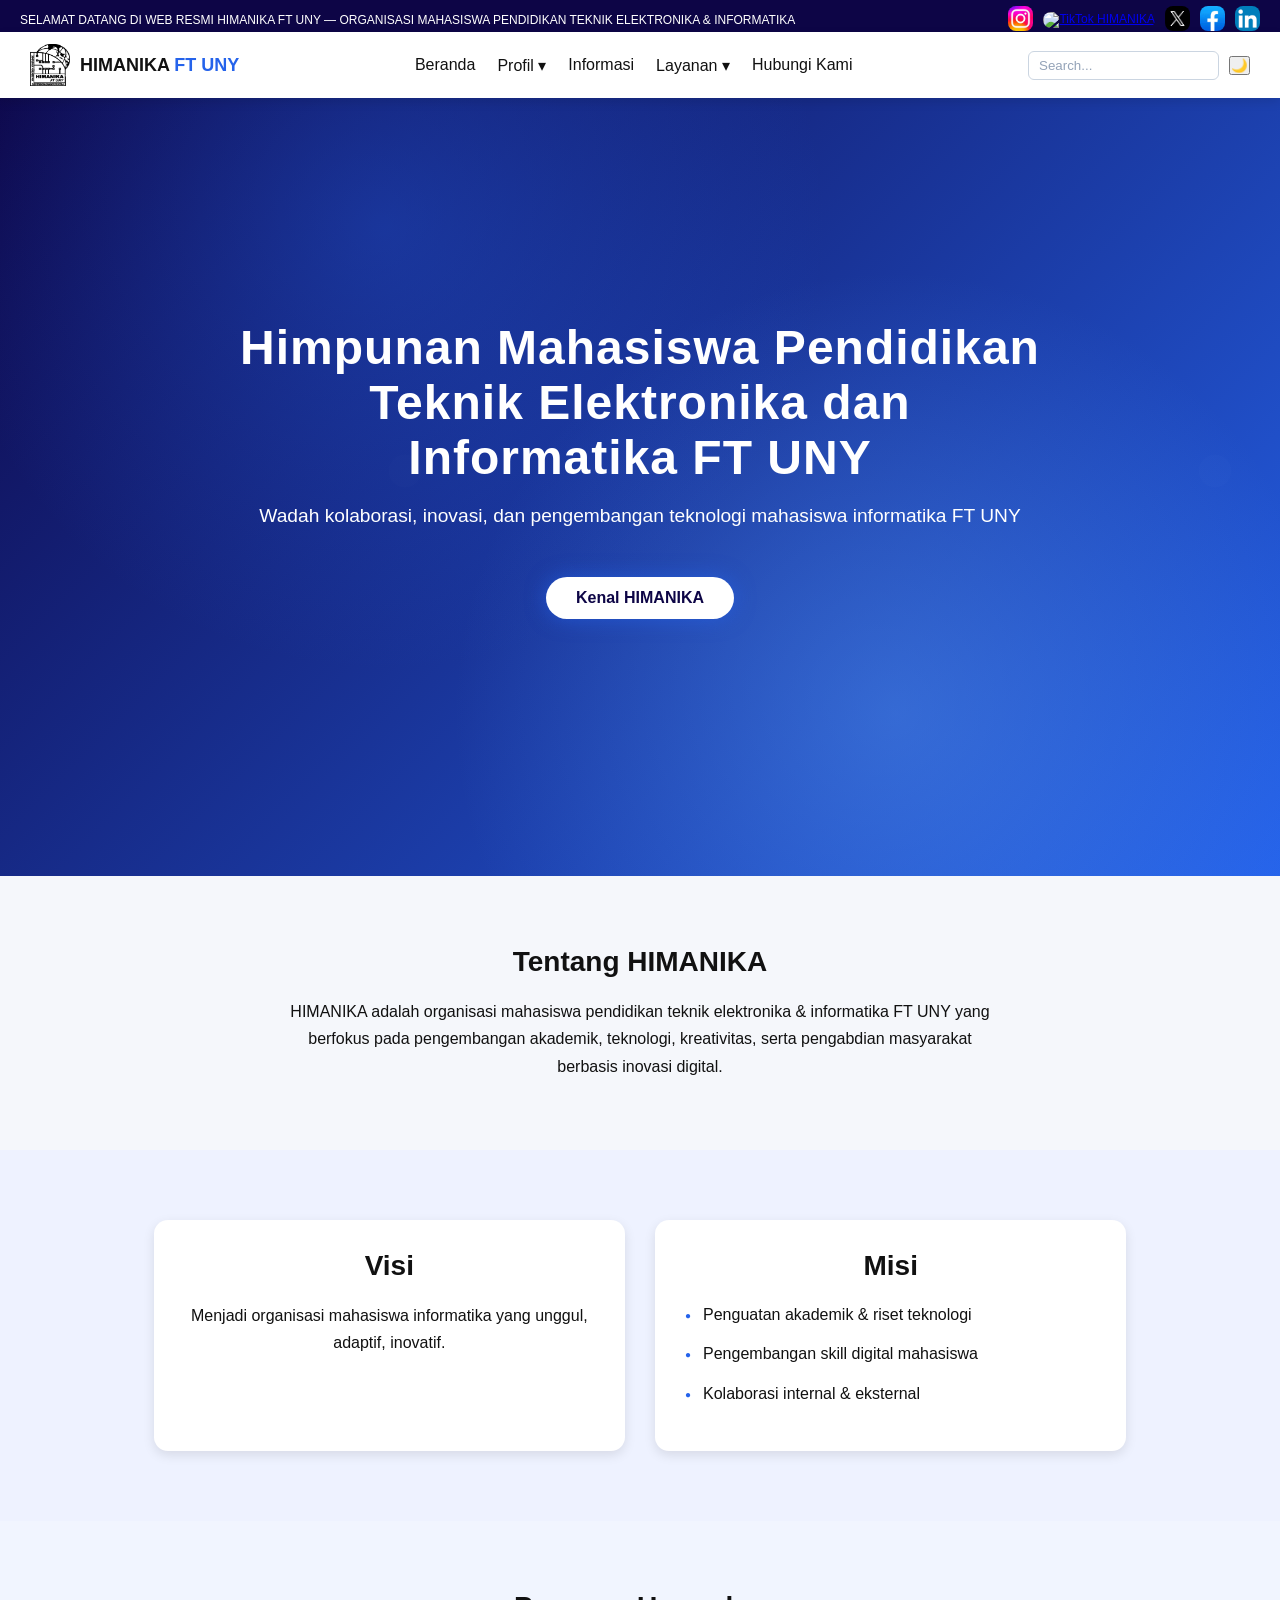
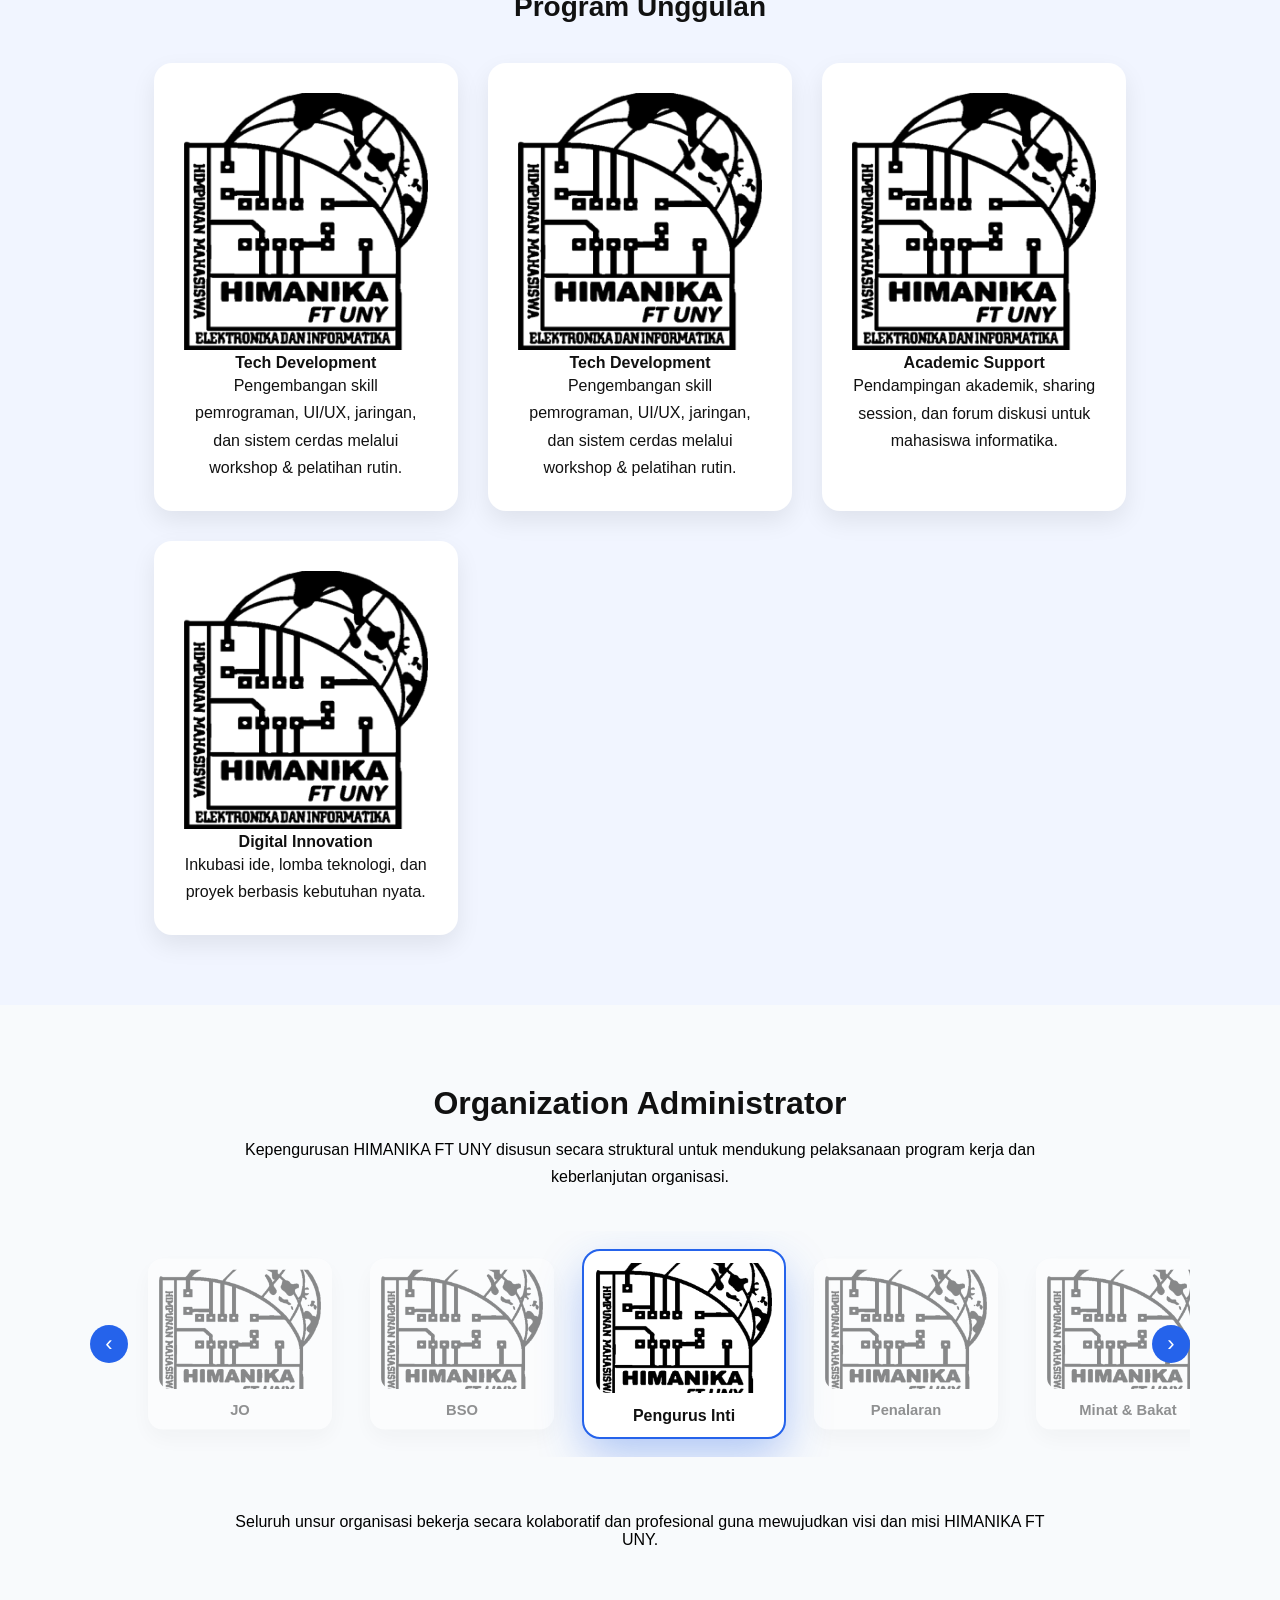
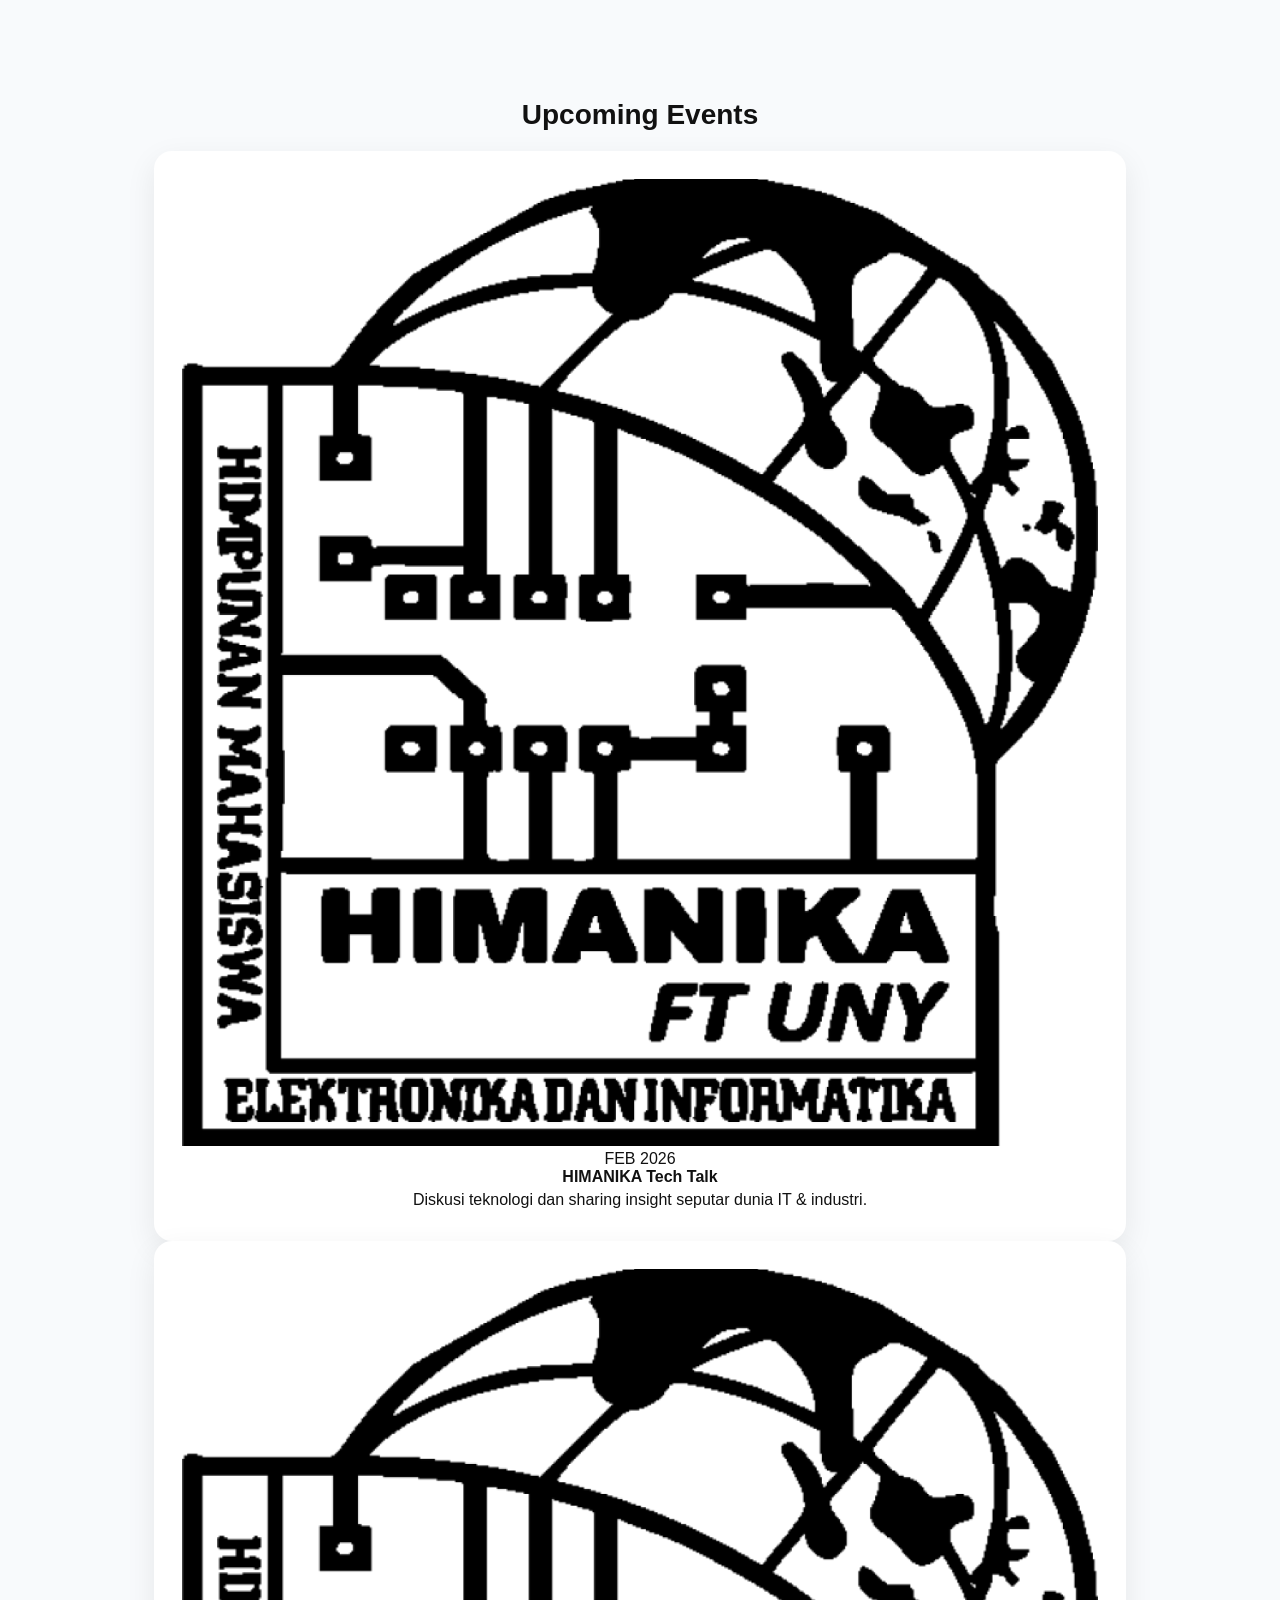
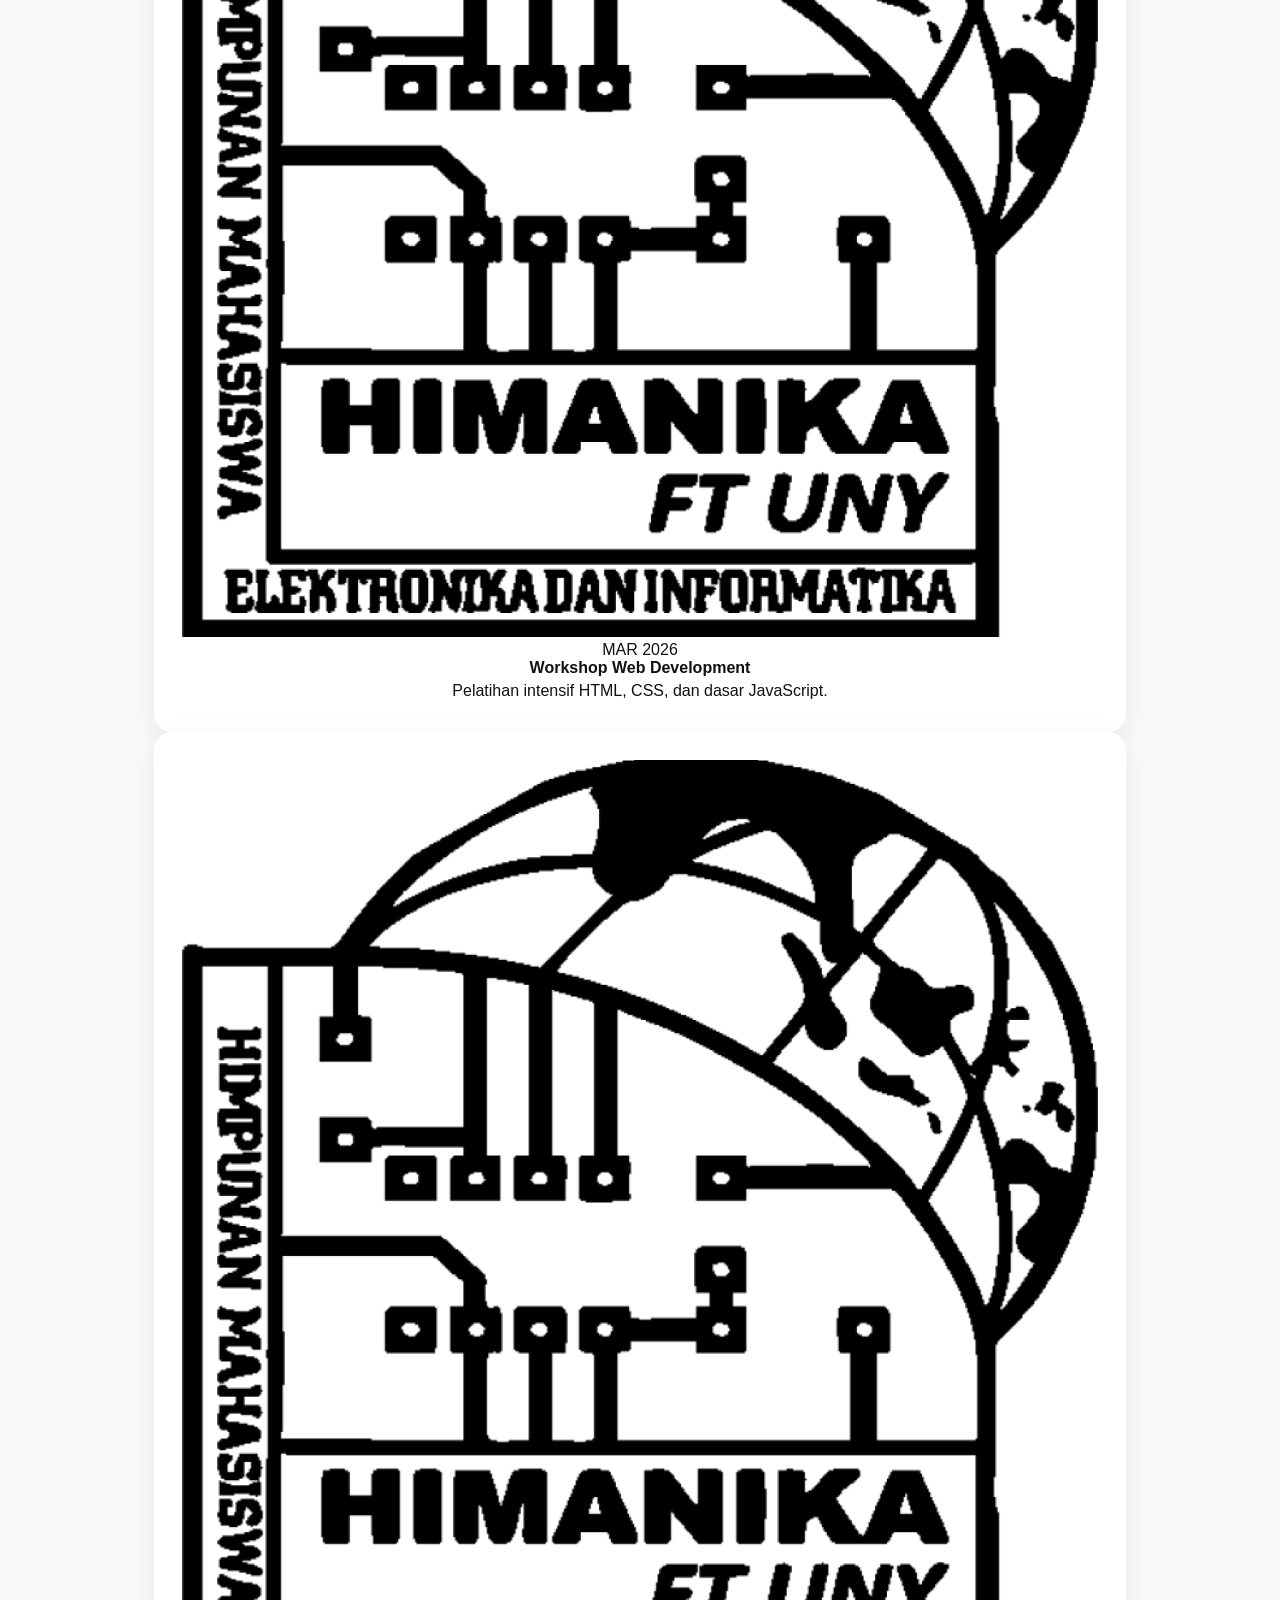
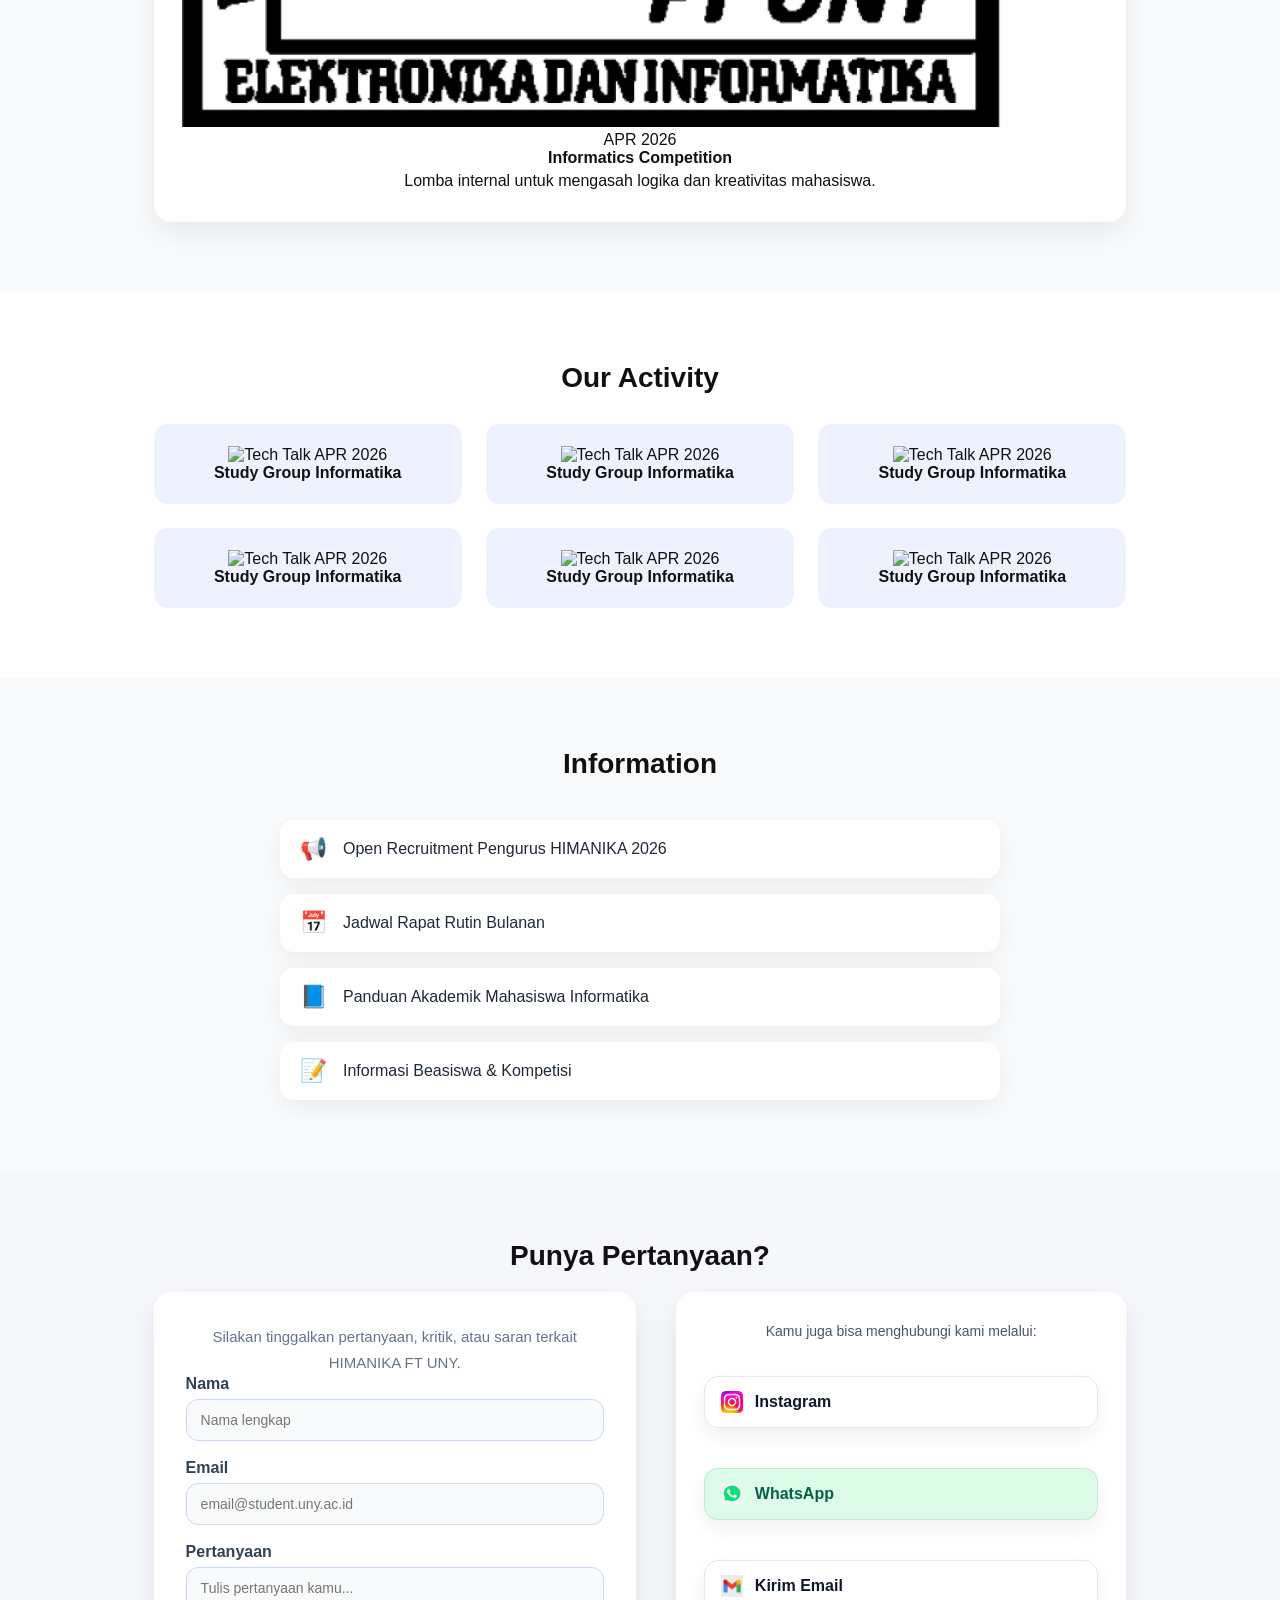
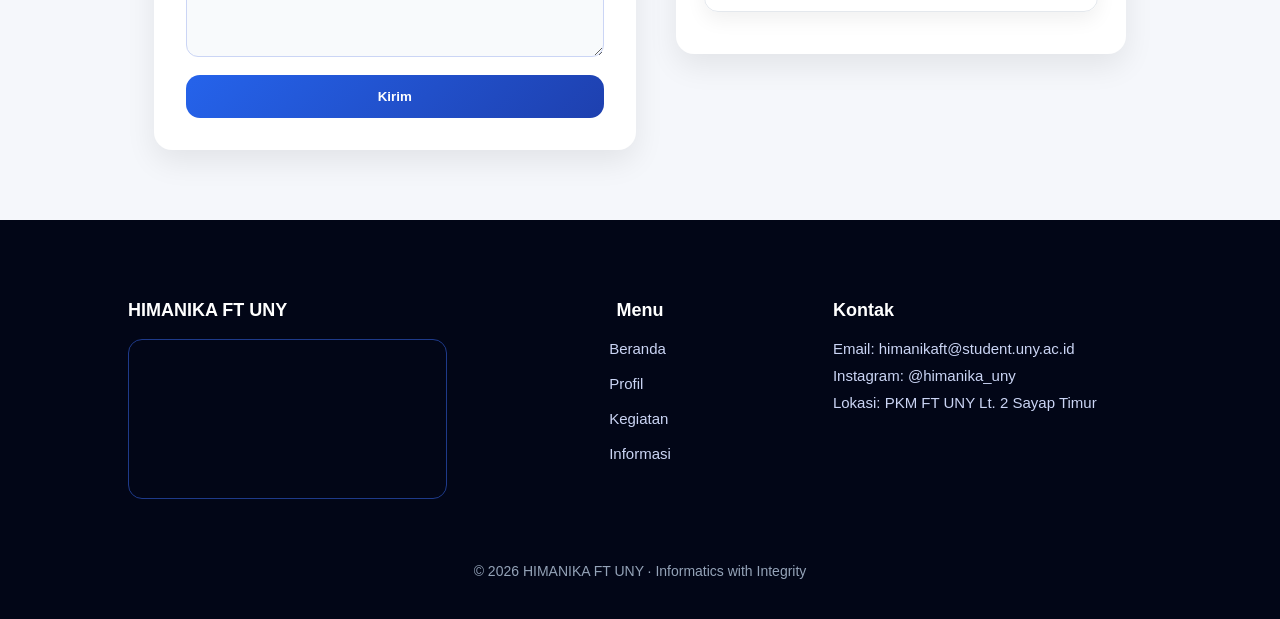
==== commit aa538c3c: "Remove LPJ and transparansi dana pages and menu links" ====
--- a/index.html
+++ b/index.html
@@ -73,14 +73,6 @@
         <a href="media_partner.html">Media Partner</a>
         <a href="studibanding.html">Study Banding</a>
         <a href="BSO.html">Peminjaman Alat</a>
-      </div>
-    </div>
-
-    <div class="dropdown">
-      <a href="#">Laporan ▾</a>
-      <div class="dropdown-content">
-        <a href="LPJ.html">LPJ</a>
-        <a href="transparansi_dana.html">Transparansi Dana</a>
       </div>
     </div>
 
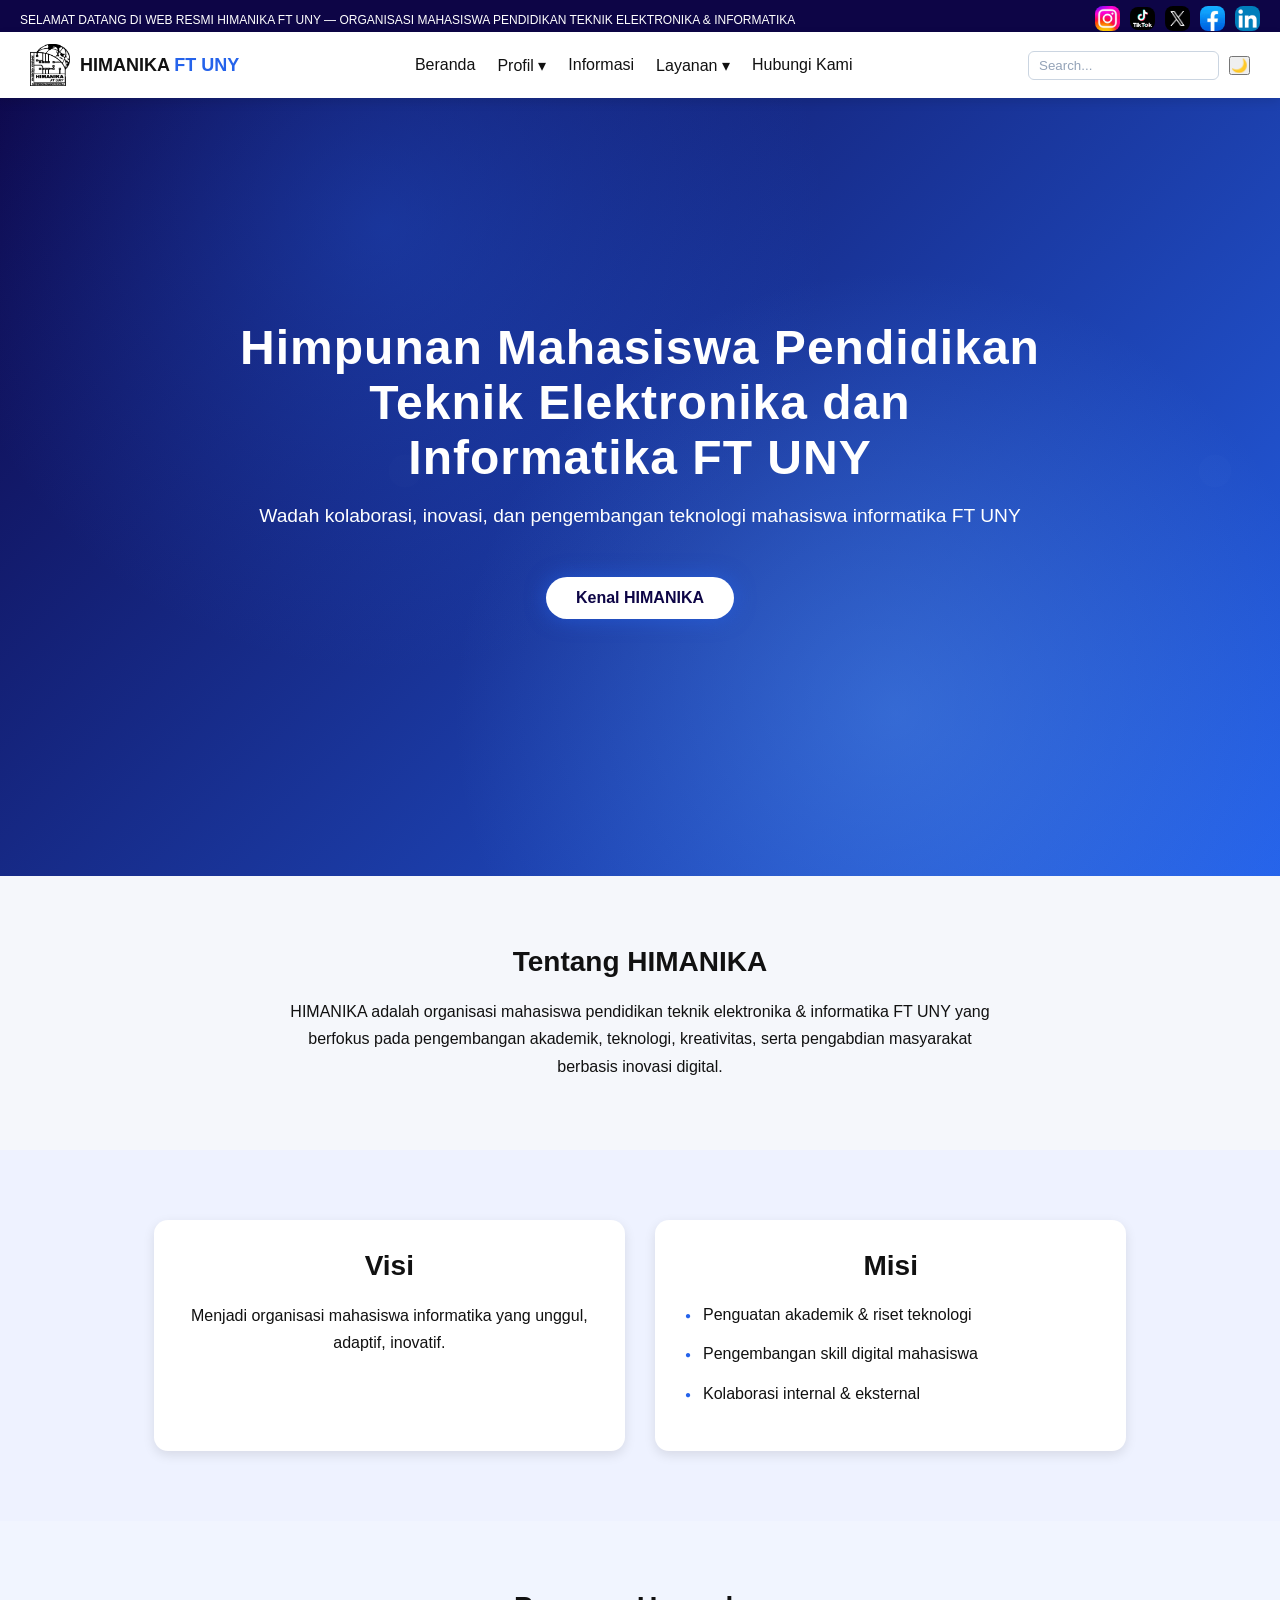
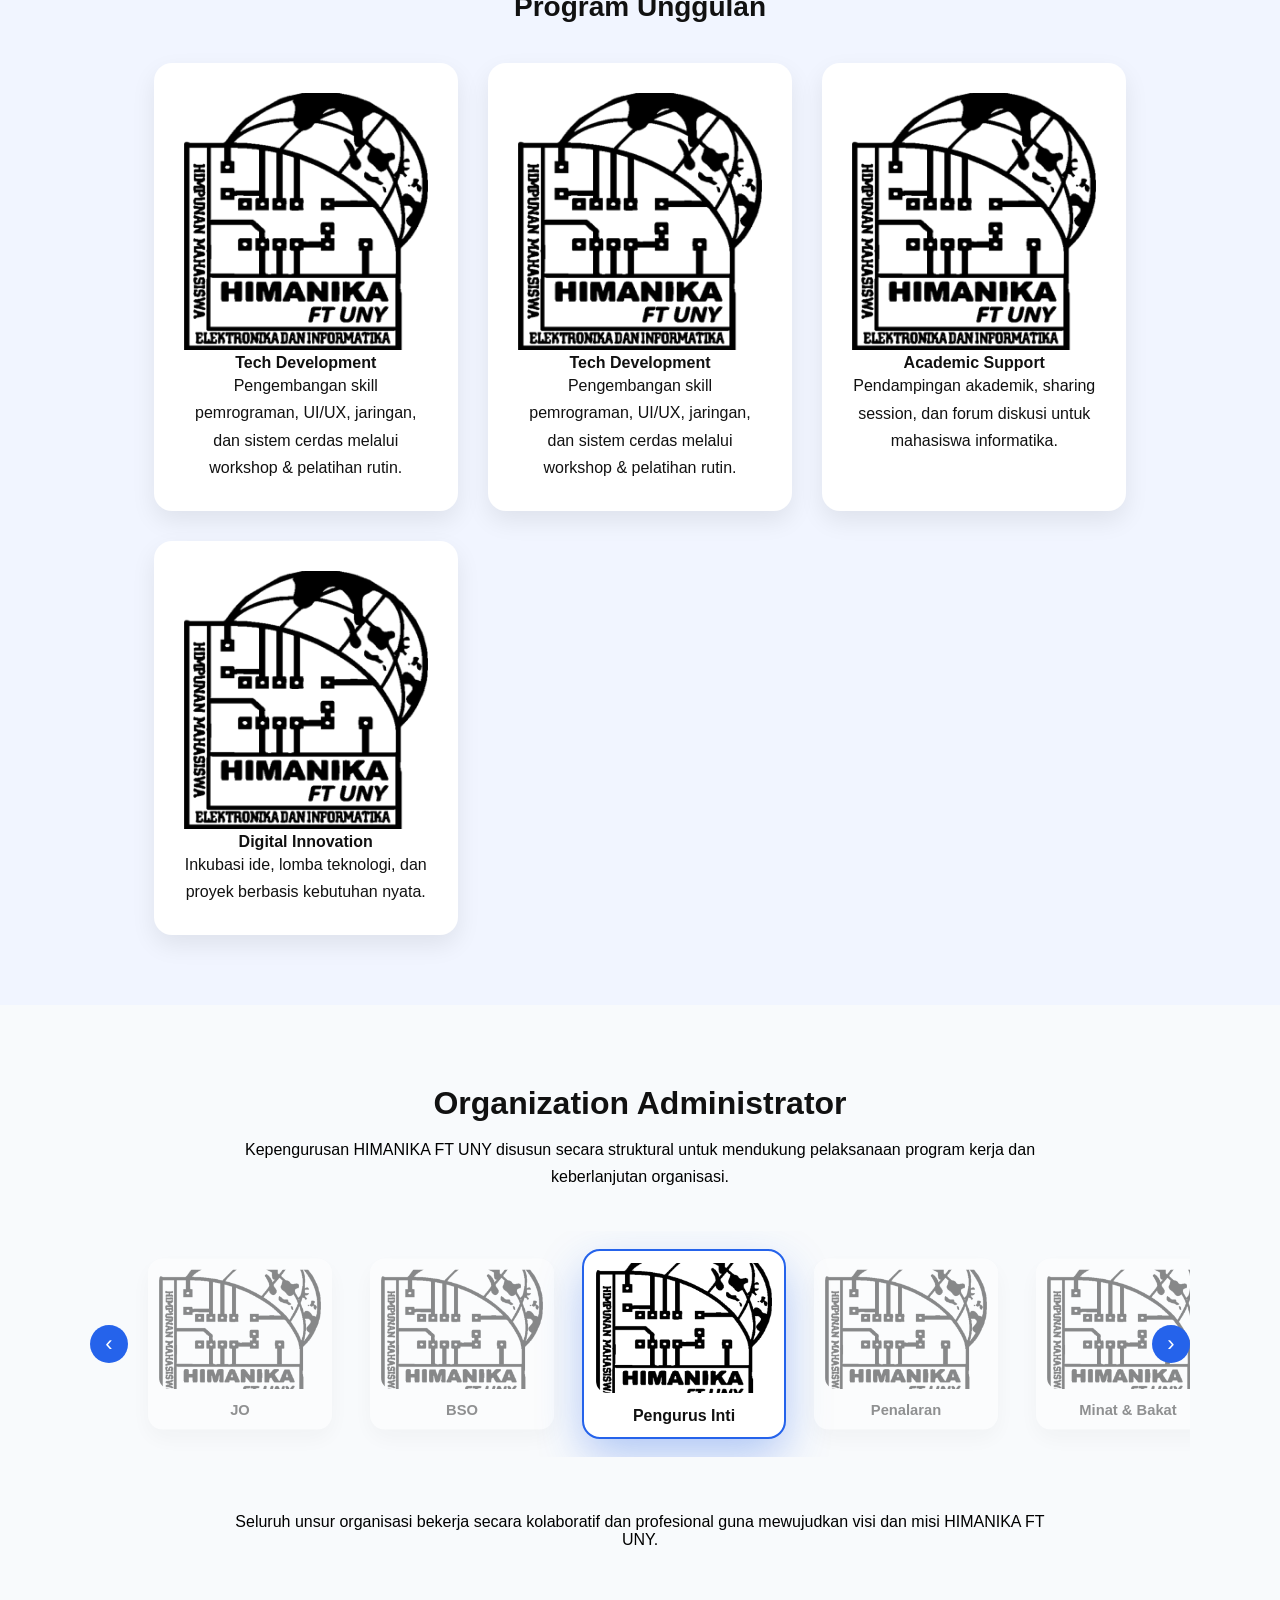
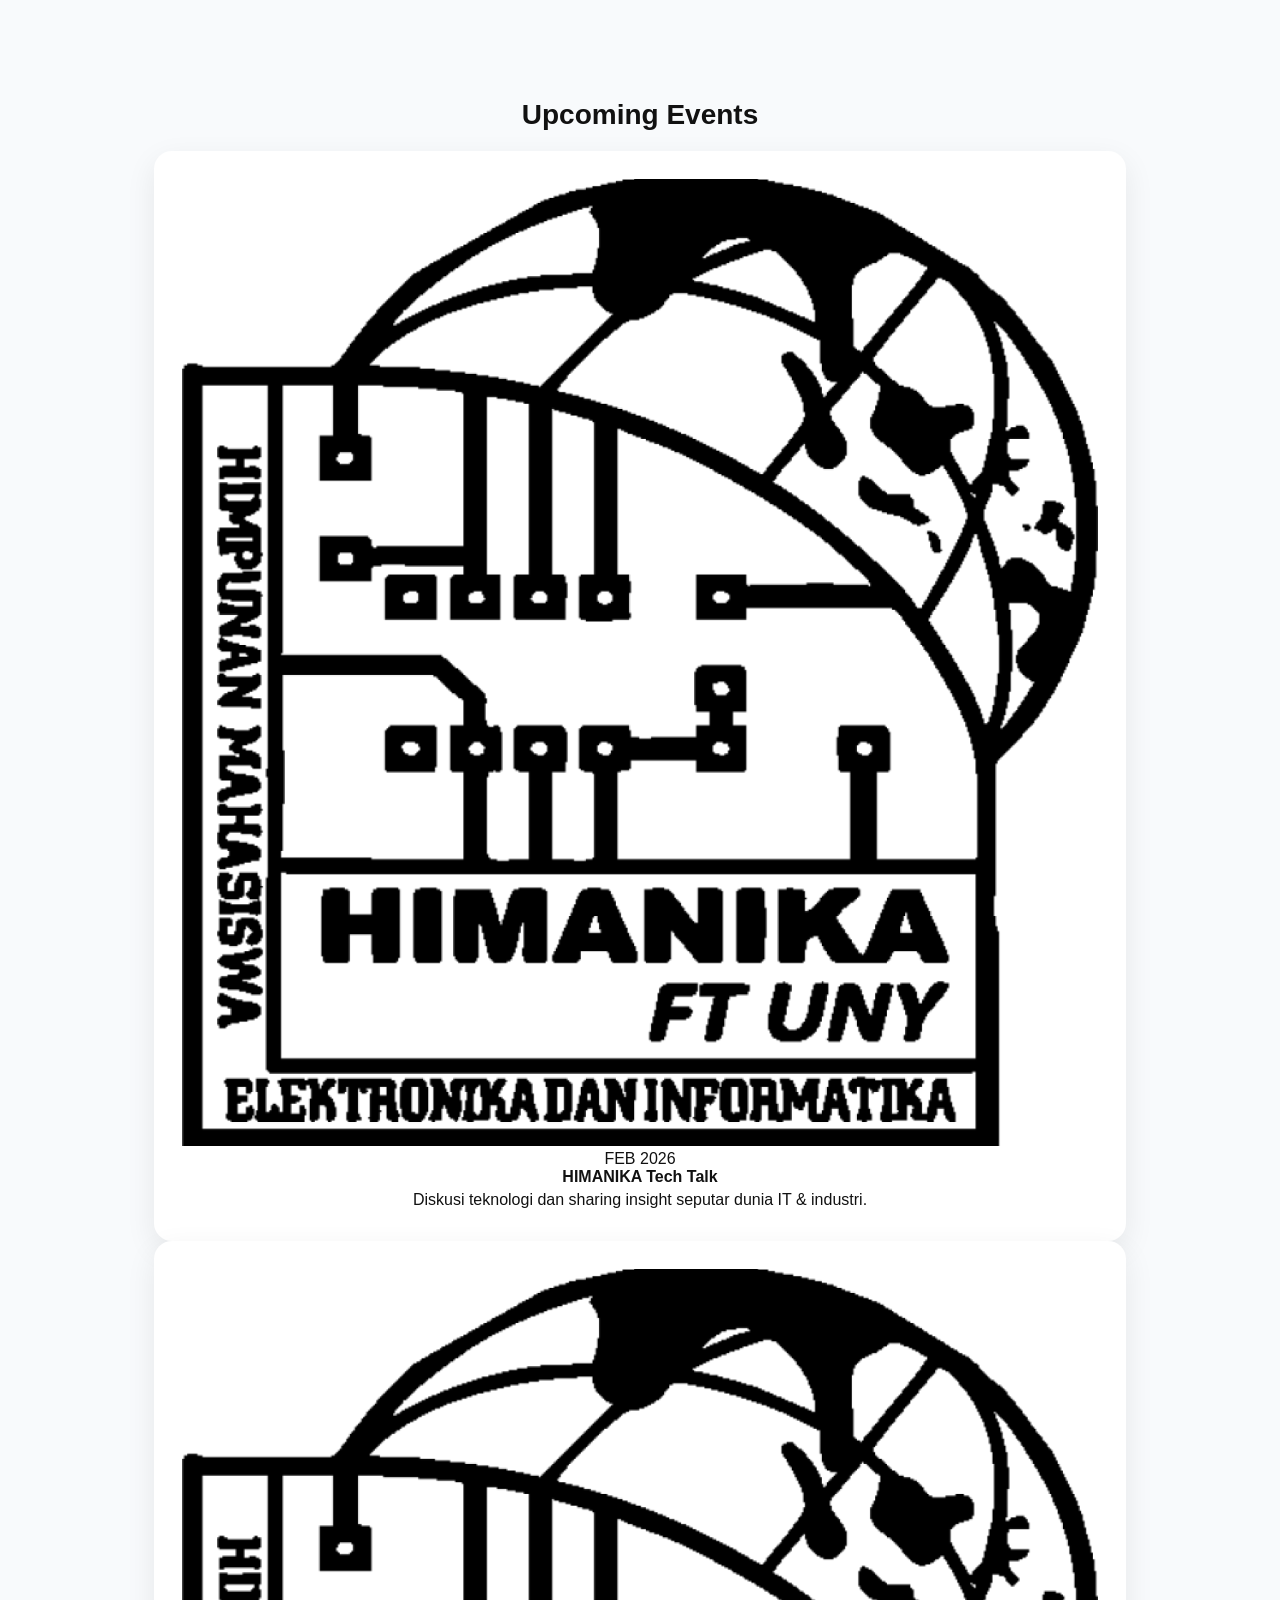
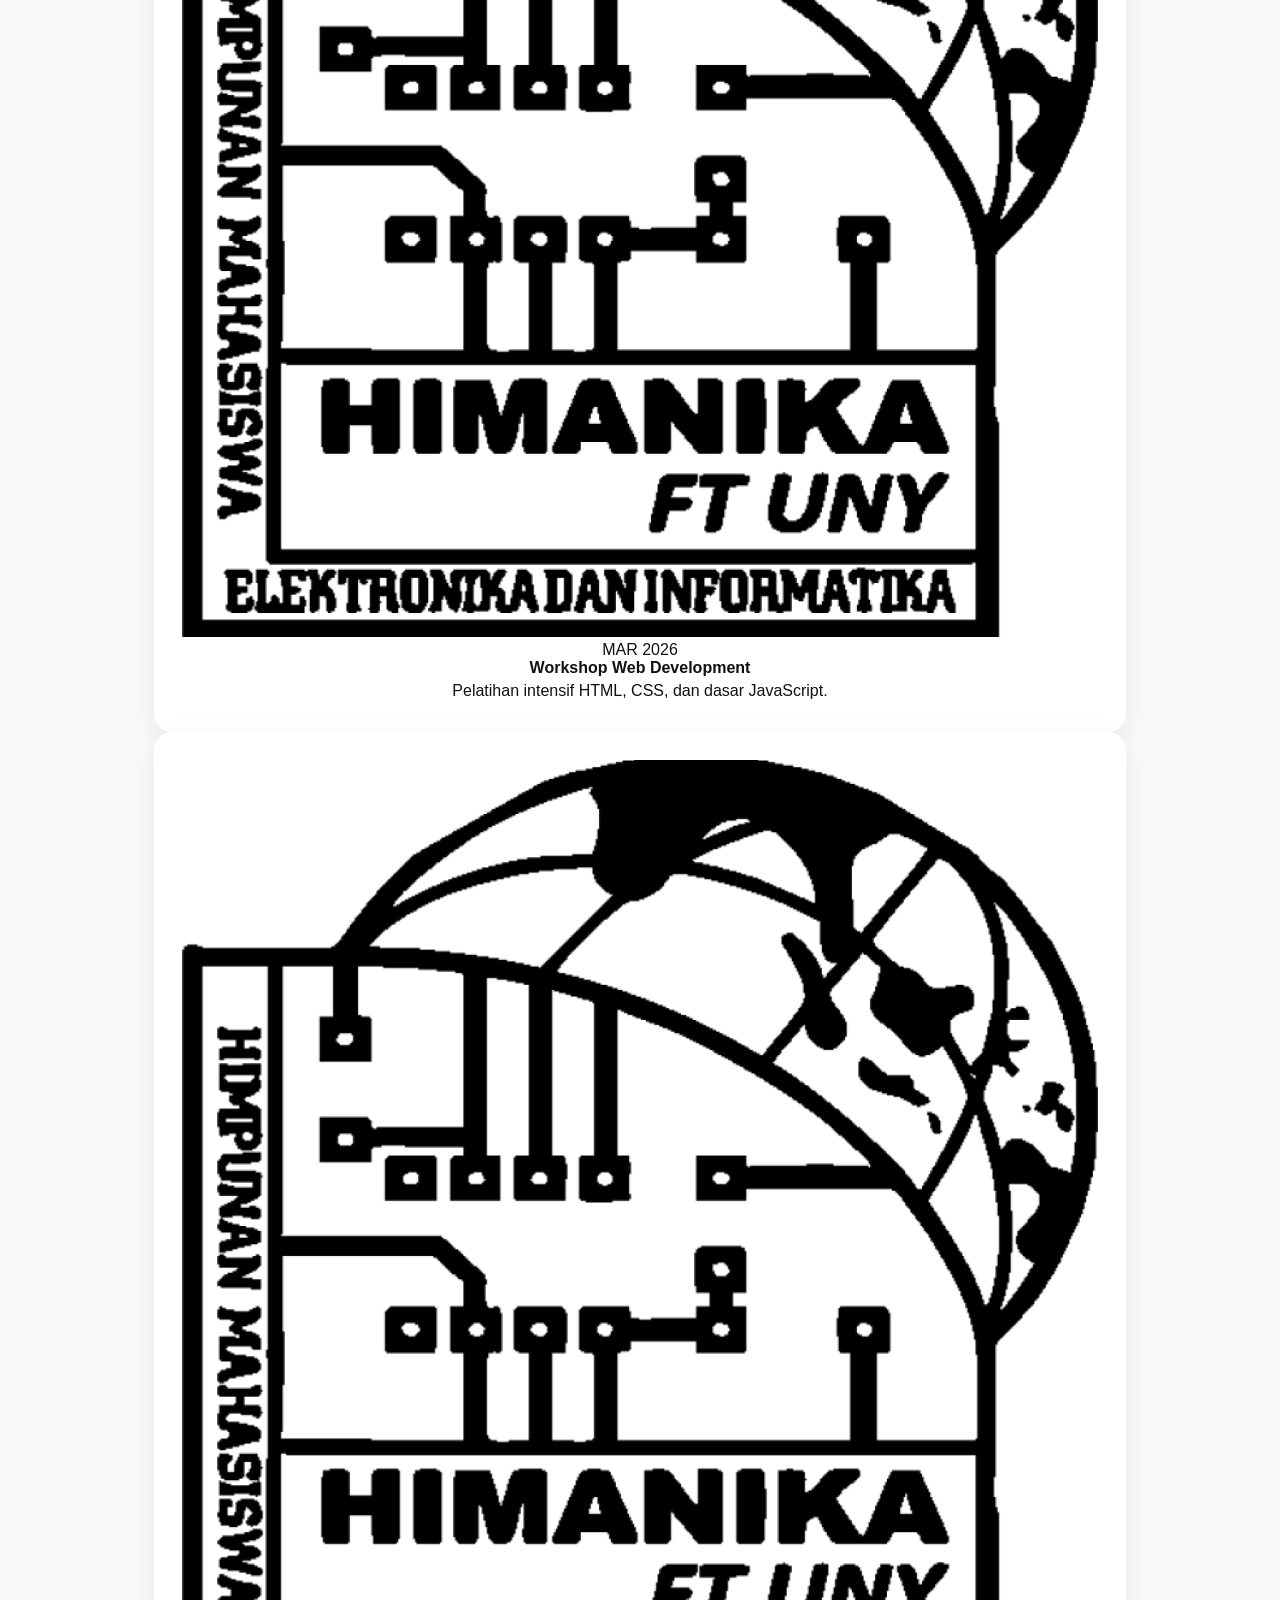
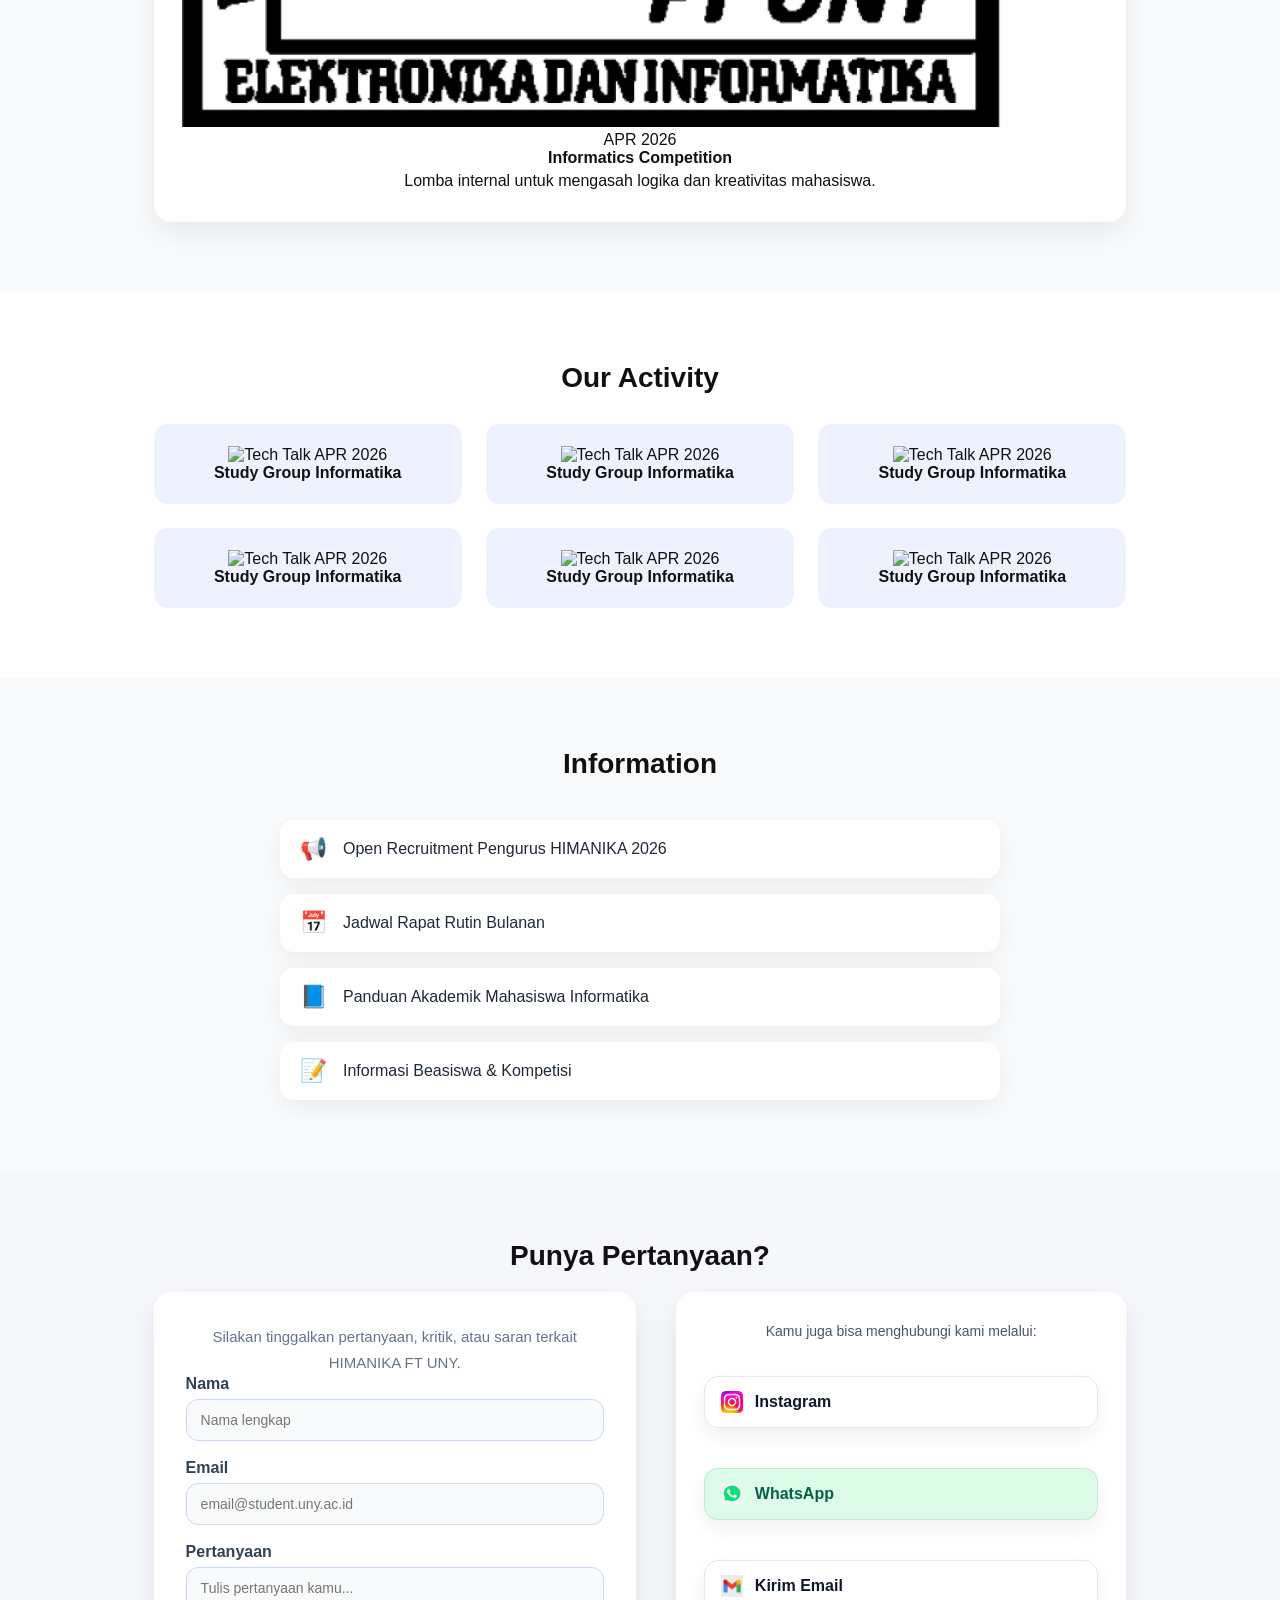
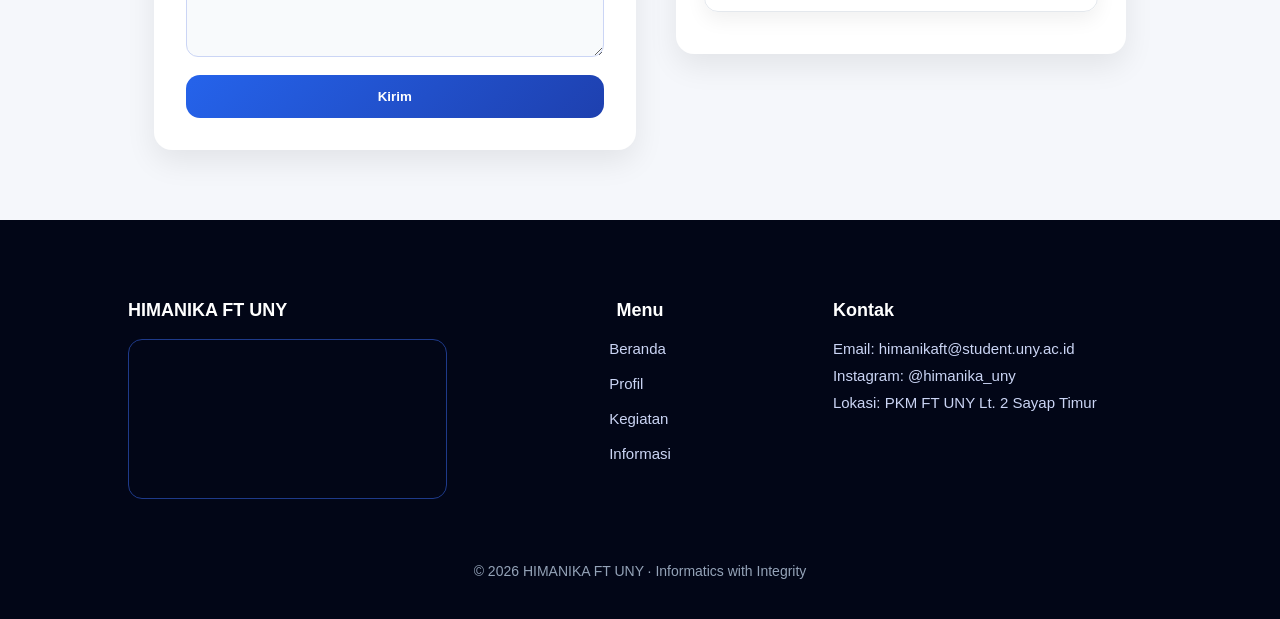
==== commit 158ea183: "Normalize TikTok logo filename references" ====
--- a/index.html
+++ b/index.html
@@ -27,7 +27,7 @@
   </a>
 
   <a href="https://www.tiktok.com/@himanika_uny5?_r=1&_t=ZS-93Bzs7ITWLJ" target="_blank" rel="noopener">
-    <img src="logo/tiktok.png" alt="TikTok HIMANIKA">
+    <img src="logo/Tiktok.png" alt="TikTok HIMANIKA">
   </a>
 
   <a href="https://x.com/HimanikaUNY?s=20" target="_blank" rel="noopener">
@@ -53,7 +53,7 @@
   </div>
 
   <nav class="menu" id="menu">
-    <a href="Beranda.html">Beranda</a>
+    <a href="index.html">Beranda</a>
 
     <div class="dropdown">
       <a href="#">Profil ▾</a>
